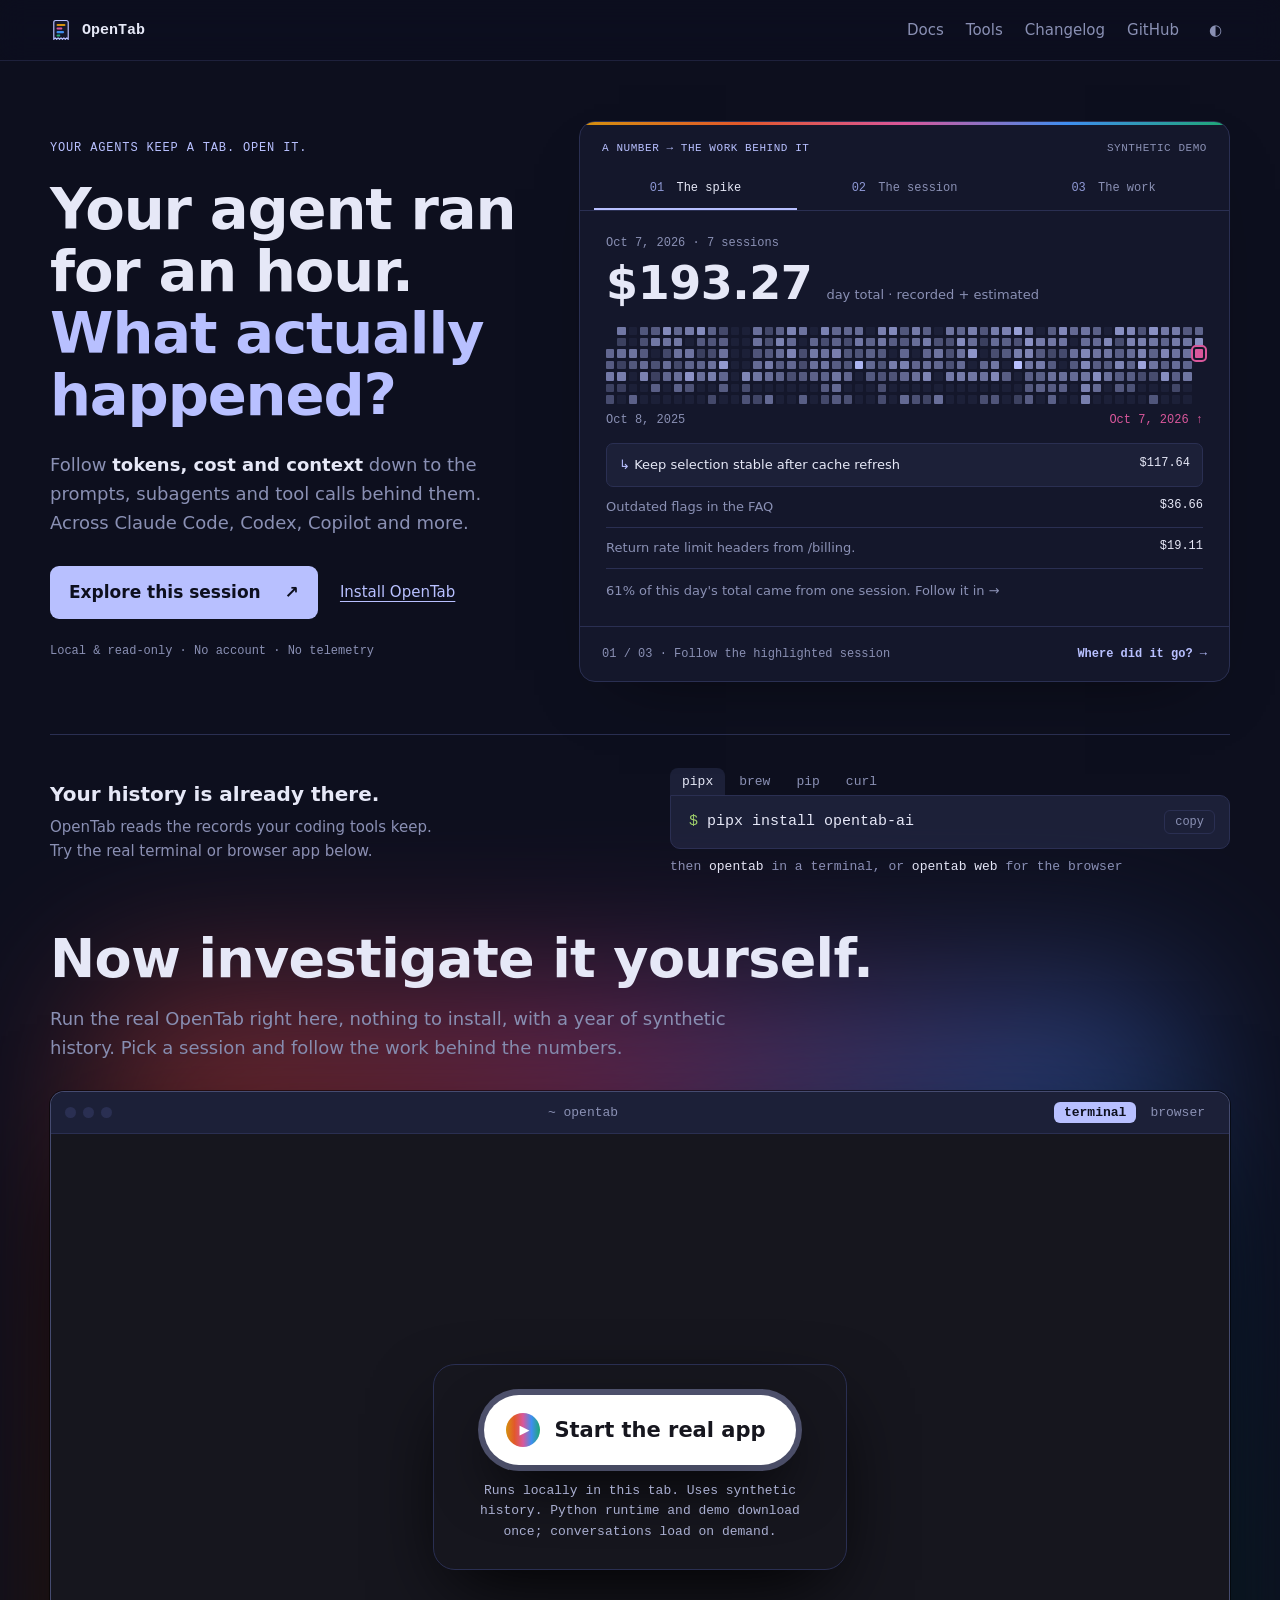
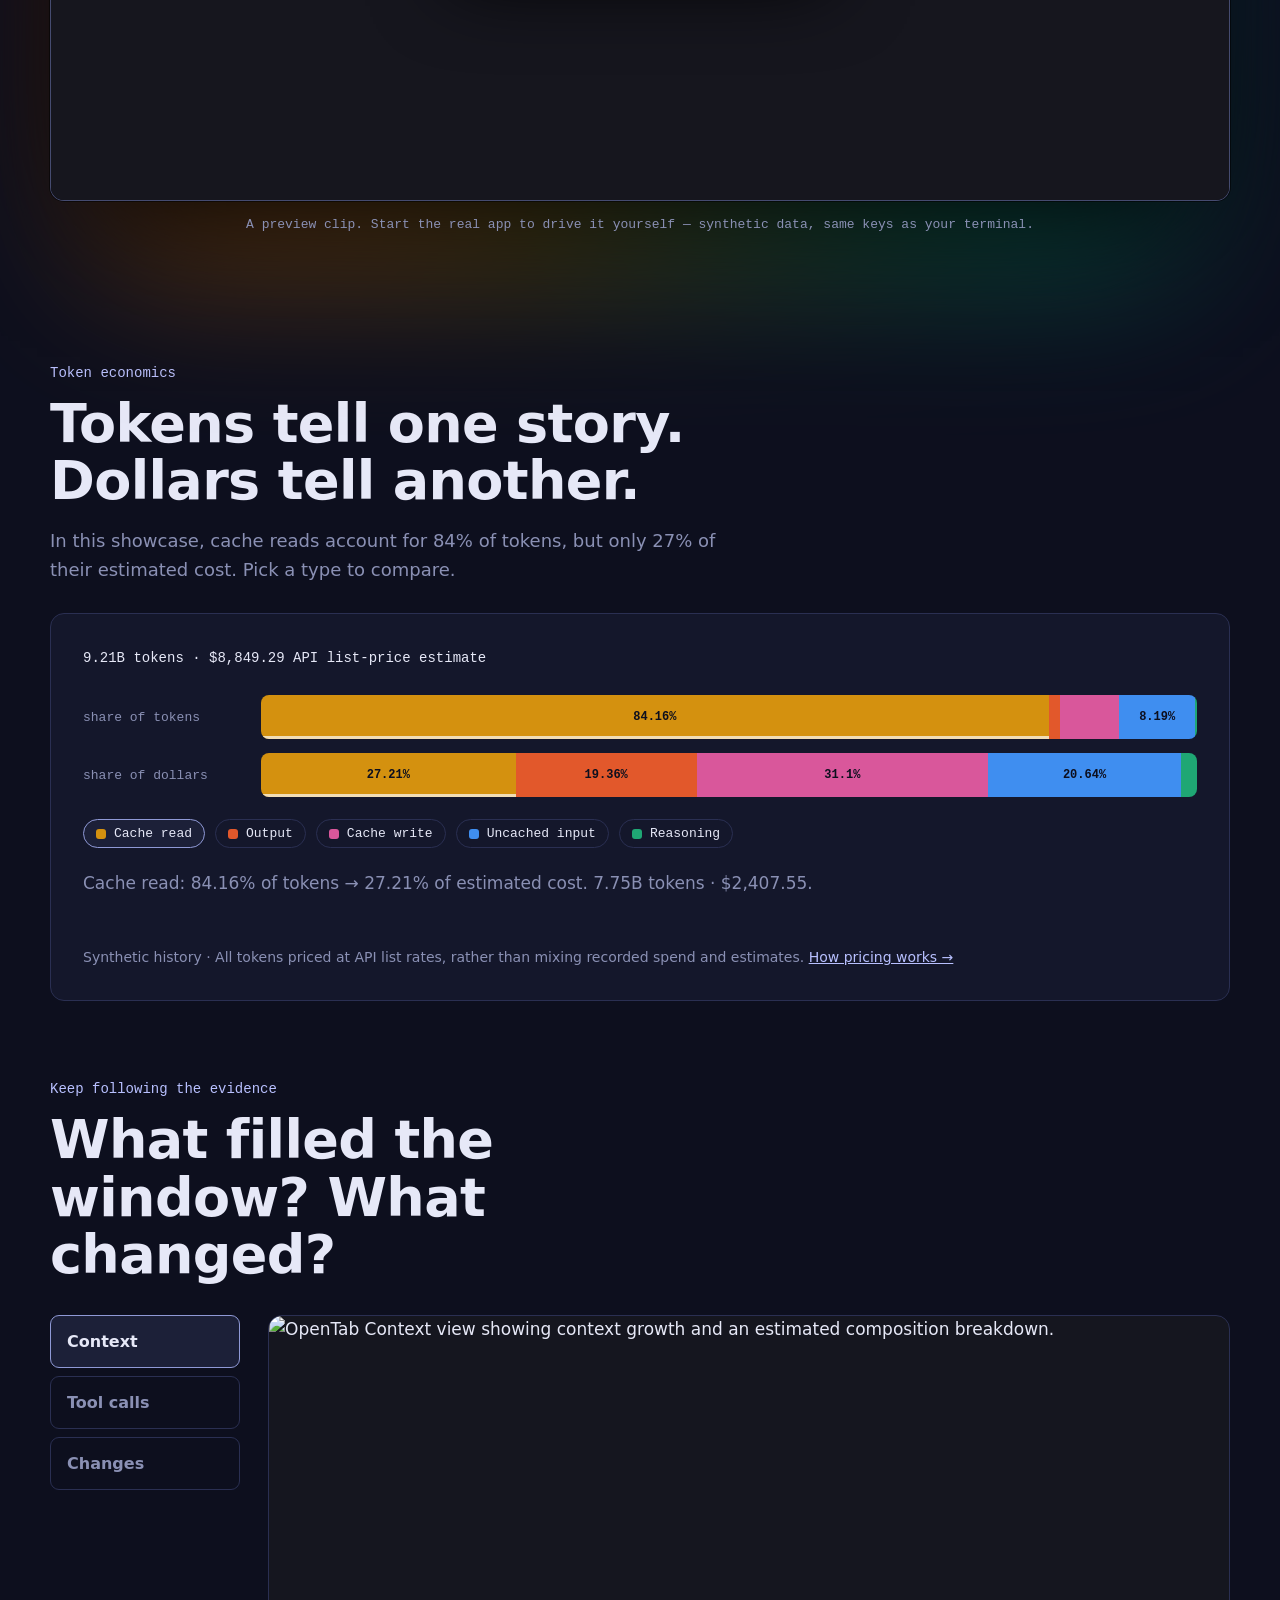
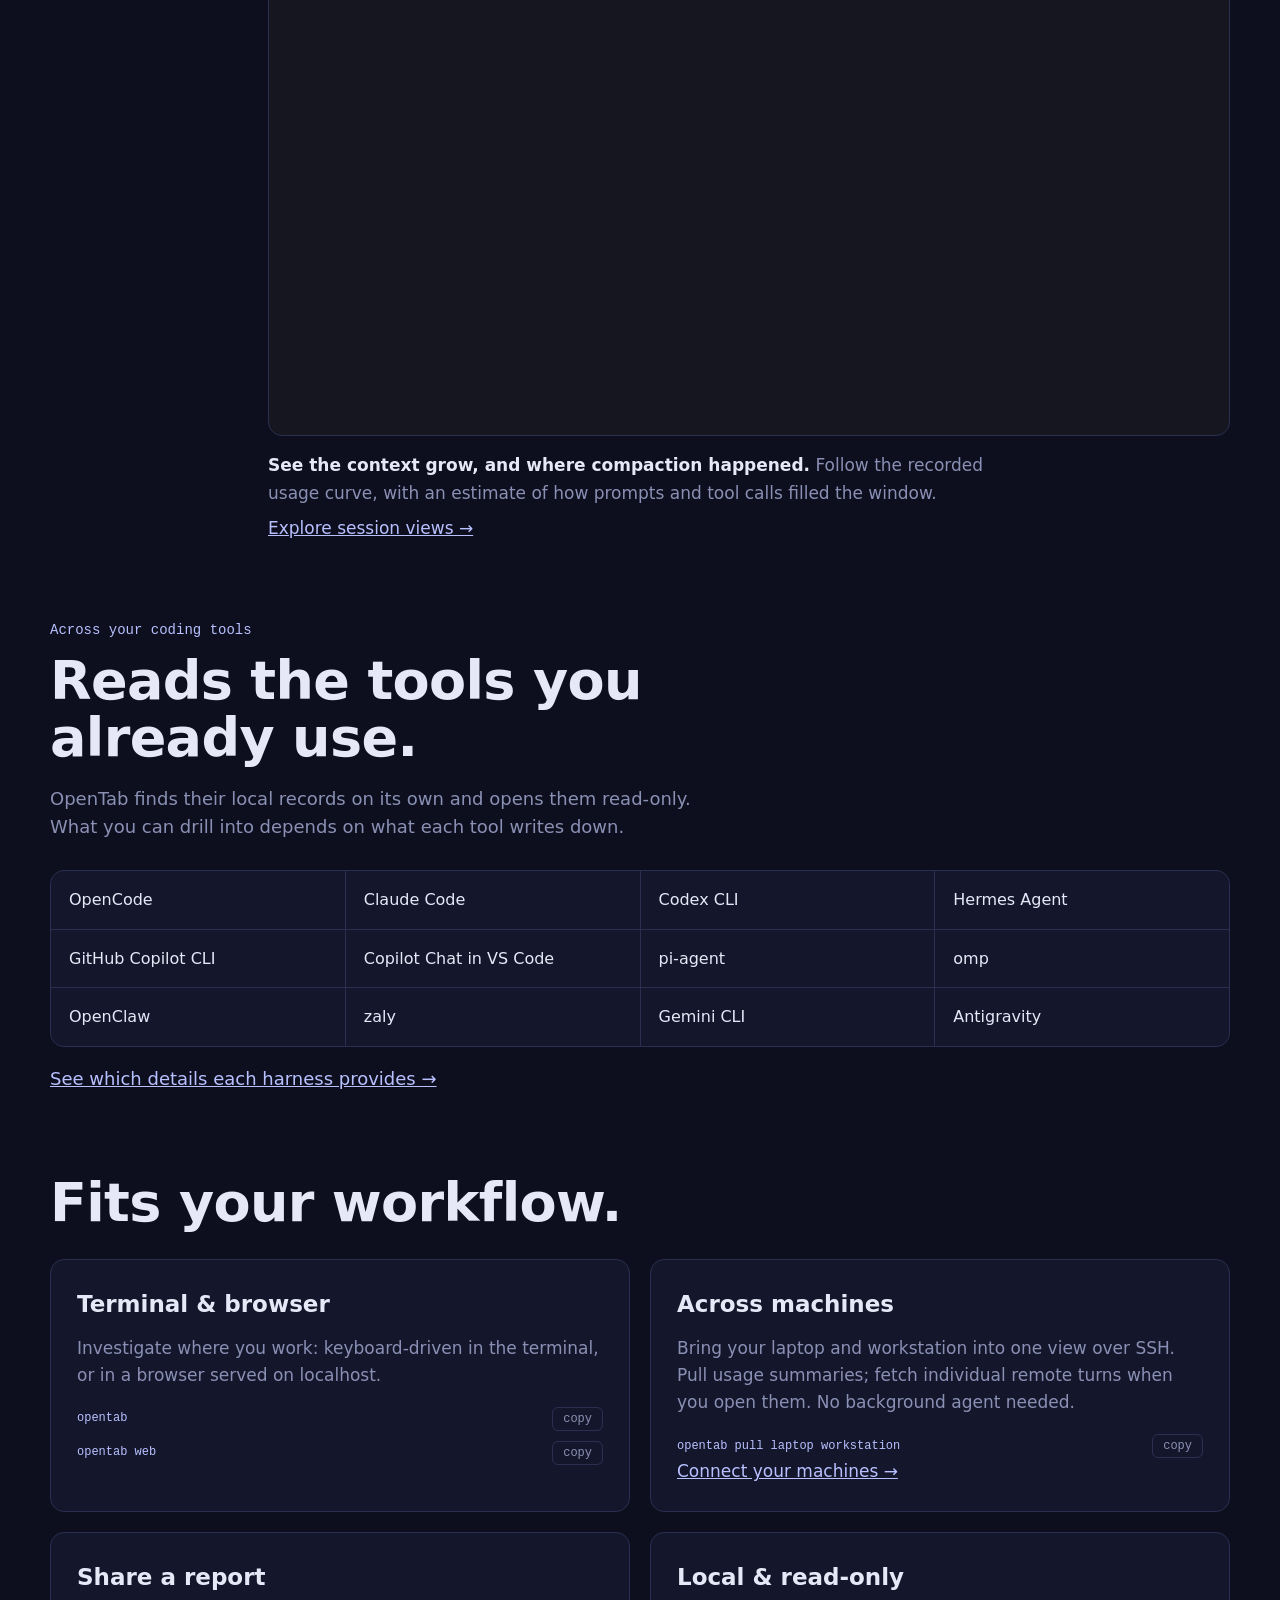
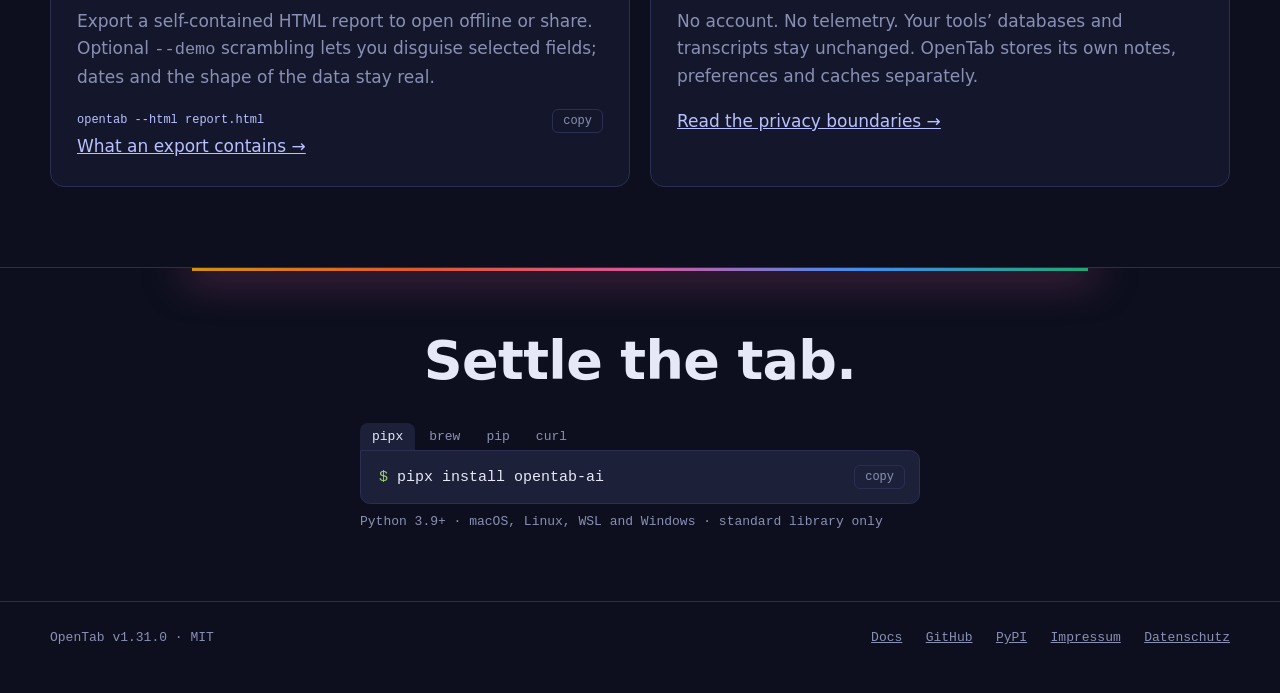
==== site/index.html @ 40c4dd06 "feat(site): serve the curl installer at opentab.hamidi.dev/install.sh" ====
<!doctype html>
<html lang="en">
<head>
<meta charset="utf-8">
<meta name="viewport" content="width=device-width, initial-scale=1">
<title>OpenTab</title>
<meta name="description" content="See where your coding agents spent their tokens, time, and money. Local, read-only, in your terminal or browser.">
<link rel="icon" href="favicon.svg" type="image/svg+xml">
<link rel="icon" href="favicon-32.png" sizes="32x32" type="image/png">
<link rel="apple-touch-icon" href="apple-touch-icon.png">
<link rel="canonical" href="https://opentab.hamidi.dev/">
<meta property="og:type" content="website">
<meta property="og:site_name" content="OpenTab">
<meta property="og:title" content="OpenTab: find the session behind the spike">
<meta property="og:description" content="See where your coding agents spent their tokens, time, and money. Local, read-only, in your terminal or browser.">
<meta property="og:url" content="https://opentab.hamidi.dev/">
<meta property="og:image" content="https://opentab.hamidi.dev/media/og.png">
<meta property="og:image:width" content="1200">
<meta property="og:image:height" content="630">
<meta property="og:image:alt" content="OpenTab: find the session behind the spike, next to the OpenTab terminal app">
<meta name="twitter:card" content="summary_large_image">
<link rel="stylesheet" href="fonts.css">
<style>
:root {
  /* Pulled straight from the TUI's default theme. */
  --ink: #0d0f1e;
  --ink-2: #14172b;
  --ink-3: #1c2038;
  --line: #2a2f52;
  --frame: #8f99d6;
  --text: #e6e8f7;
  --dim: #8a90b4;
  --lav: #b8c0ff;
  --cost: #9ece6a;
  --tok: #f7768e;
  /* The five token types — the brand's one loud thing. */
  --t-cache-read: #d4910f;
  --t-output: #e2582b;
  --t-cache-write: #d9579b;
  --t-input: #3f8ef0;
  --t-reasoning: #1fa774;
  --spectrum: linear-gradient(90deg, var(--t-cache-read), var(--t-output), var(--t-cache-write), var(--t-input), var(--t-reasoning));
  /* Bricolage carries the headlines only; running text is a calm sans. */
  --display: "Bricolage Grotesque", system-ui, sans-serif;
  --body: "Inter", system-ui, sans-serif;
  --mono: "JetBrains Mono", ui-monospace, monospace;
  --r: 14px;
  color-scheme: dark;
}
/* Light theme, shared with the docs (◐ in the nav; remembered as "ot-theme"). The app
   window stays dark in both: it shows a terminal. */
:root[data-theme="light"] {
  --ink: #f6f6fb; --ink-2: #ecedf6; --ink-3: #e1e3f1; --line: #d3d6ea; --frame: #6b74b8;
  --text: #1b1e33; --dim: #5d6286; --lav: #4a55c8; --cost: #3c7d12; --tok: #c0304f;
  color-scheme: light;
}
* { box-sizing: border-box; }
html { scroll-behavior: smooth; }
body {
  margin: 0;
  background: var(--ink);
  color: var(--text);
  font: 17px/1.6 var(--body);
  -webkit-font-smoothing: antialiased;
  overflow-x: hidden;
}
a { color: var(--lav); }
code, kbd, pre { font-family: var(--mono); }
kbd {
  display: inline-block; min-width: 1.6em; padding: 0 .4em;
  border: 1px solid var(--line); border-bottom-width: 2px; border-radius: 5px;
  background: var(--ink-3); color: var(--lav); font-size: .82em; text-align: center; line-height: 1.6;
}
.wrap { width: min(1180px, 100% - 32px); margin-inline: auto; }
:focus-visible { outline: 2px solid var(--lav); outline-offset: 3px; border-radius: 4px; }

/* ── nav ─────────────────────────────────────────── */
nav.top {
  position: sticky; top: 0; z-index: 20;
  backdrop-filter: blur(14px) saturate(140%);
  background: color-mix(in oklab, var(--ink) 72%, transparent);
  border-bottom: 1px solid color-mix(in oklab, var(--line) 60%, transparent);
}
nav.top .wrap { display: flex; align-items: center; gap: 28px; height: 60px; }
.mark { display: flex; align-items: center; gap: 10px; font: 700 15px var(--mono); color: var(--text); text-decoration: none; }
nav.top .links { display: flex; gap: 22px; margin-left: auto; font-size: 15px; }
nav.top .links a { color: var(--dim); text-decoration: none; }
nav.top .links a:hover { color: var(--text); }
.theme-btn { all: unset; cursor: pointer; color: var(--dim); font: 15px var(--mono); padding: 2px 8px; border-radius: 6px; }
.theme-btn:hover { color: var(--text); background: var(--ink-3); }
.theme-btn:focus-visible { outline: 2px solid var(--lav); }
@media (max-width: 640px) { nav.top .links a.opt { display: none; } }

/* ── hero ────────────────────────────────────────── */
.hero { position: relative; padding: 60px 0 40px; text-align: center; }
.hero-intro { display: grid; grid-template-columns: .85fr 1.15fr; align-items: center; gap: 48px; text-align: left; }
.hero-intro > * { min-width: 0; }
.hero .eyebrow { margin: 0 0 24px; font: 500 12px var(--mono); color: var(--lav); letter-spacing: .07em; text-transform: uppercase; }
.hero h1 {
  margin: 0; font-family: var(--display); max-width: 13ch; text-wrap: balance;
  font-size: clamp(44px, 4.5vw, 64px); line-height: 1.08; letter-spacing: -.02em;
  font-weight: 650; font-variation-settings: "opsz" 48, "wdth" 100;
}
.hero h1 em { font-style: normal; color: var(--lav); }
.hero .lede { max-width: 39ch; margin: 24px 0 0; color: var(--dim); font-size: 18px; }
.hero .lede b { color: var(--text); font-weight: 600; }
.hero-actions { display: flex; flex-wrap: wrap; align-items: center; gap: 16px 22px; margin-top: 28px; }
.hero-primary { display: inline-flex; align-items: center; gap: 24px; padding: 13px 19px; background: var(--lav); color: var(--ink); text-decoration: none; border-radius: 9px; font-weight: 700; }
.hero-primary:hover { filter: brightness(1.1); }
.hero-secondary { font-size: 15px; text-underline-offset: 4px; }
.hero-trust { margin: 22px 0 0; color: var(--dim); font: 12px/1.8 var(--mono); }

/* A small, inspectable story. All numbers come from one synthetic report. */
.investigation { position: relative; border: 1px solid var(--line); border-radius: 16px; background: var(--ink-2); box-shadow: 0 28px 70px -40px #0009; overflow: hidden; }
.investigation::before { content: ""; display: block; height: 3px; background: var(--spectrum); }
.investigation [hidden] { display: none; }
.story-topline { display: flex; justify-content: space-between; gap: 12px; padding: 17px 22px 14px; font: 11px var(--mono); color: var(--dim); letter-spacing: .05em; text-transform: uppercase; }
.story-topline span:first-child { color: var(--lav); }
.story-tabs { display: grid; grid-template-columns: repeat(3, 1fr); padding: 0 14px; border-bottom: 1px solid var(--line); gap: 6px; }
.story-tabs button { appearance: none; border: 0; border-bottom: 2px solid transparent; background: none; padding: 13px 5px; color: var(--dim); cursor: pointer; font: 12px var(--mono); }
.story-tabs button[aria-selected="true"] { color: var(--text); border-bottom-color: var(--lav); }
.story-tabs button span { color: var(--frame); margin-right: 5px; }
.story-panel { padding: 25px 26px 20px; min-height: 415px; animation: story-in .25s ease-out; }
.story-panel[hidden] { display: none; }
@keyframes story-in { from { opacity: .3; transform: translateY(5px); } to { opacity: 1; transform: none; } }
.story-label { margin: 0 0 8px; font: 12px var(--mono); color: var(--dim); }
.story-headline { display: flex; gap: 14px; align-items: baseline; margin-bottom: 14px; }
.story-number { font: 650 46px/1.1 var(--display); font-variant-numeric: tabular-nums; letter-spacing: -.01em; color: var(--text); }
.story-headline small { color: var(--dim); font-size: 13px; }
.story-panel h3 { margin: 0 0 16px; font-family: var(--display); font-size: 22px; line-height: 1.25; letter-spacing: -.02em; }
.story-heatmap { display: grid; grid-template-rows: repeat(7, 1fr); grid-auto-flow: column; grid-auto-columns: minmax(0, 1fr); gap: 3px; height: 77px; margin-top: 18px; }
.story-heatmap i { display: block; border-radius: 1px; background: color-mix(in srgb, var(--lav) var(--heat), var(--ink-3)); }
.story-heatmap i.selected { background: var(--t-cache-write); outline: 2px solid var(--t-cache-write); outline-offset: 2px; z-index: 1; }
.story-axis { display: flex; justify-content: space-between; margin-top: 9px; font: 12px var(--mono); color: var(--dim); }
.story-axis .selected-day { color: var(--t-cache-write); }
.story-session { display: grid; grid-template-columns: minmax(0, 1fr) auto; gap: 14px; width: 100%; text-align: left; border: 0; border-bottom: 1px solid var(--line); background: none; padding: 11px 0; color: var(--dim); font: 13px/1.4 var(--body); }
button.story-session { cursor: pointer; }
.story-session strong { font: 12px var(--mono); color: var(--text); }
.story-session.featured { margin-top: 16px; border-radius: 7px; padding: 12px; background: var(--ink-3); color: var(--text); border: 1px solid var(--line); }
.story-session.featured:hover { border-color: var(--lav); }
.story-session.featured span::before { content: "↳ "; color: var(--lav); }
.story-caption { margin: 12px 0 0; font-size: 13px; color: var(--dim); }
.story-stats { display: flex; flex-wrap: wrap; gap: 6px 17px; font: 12px var(--mono); color: var(--dim); margin: -4px 0 22px; }
.story-stats b { color: var(--text); font-weight: 500; }
.story-node { position: relative; display: grid; grid-template-columns: minmax(0, 1fr) auto; gap: 12px; padding: 10px 0 14px; margin-left: calc(var(--depth) * 16px); font-size: 13px; line-height: 1.35; }
.story-node .node-title { overflow: hidden; text-overflow: ellipsis; white-space: nowrap; }
.story-node .node-title::before { content: "↳ "; color: var(--dim); }
.story-node.root-node .node-title::before { content: "● "; color: var(--lav); }
.story-node .node-cost { color: var(--text); font: 12px var(--mono); }
.story-node::after { content: ""; position: absolute; bottom: 4px; left: 0; width: var(--share); height: 3px; border-radius: 2px; background: var(--node-color); }
.story-prompt { margin: 0 0 16px; padding: 12px 15px; border-left: 2px solid var(--lav); background: var(--ink-3); font-size: 14px; line-height: 1.5; }
.story-turns { display: grid; grid-template-columns: repeat(4, 1fr); gap: 7px; margin: 12px 0 20px; }
.story-turn { min-width: 0; }
.story-turn small { display: block; color: var(--dim); font: 12px var(--mono); margin-bottom: 6px; }
.story-turn code { display: block; color: var(--lav); font-size: 11px; white-space: nowrap; }
.story-context { display: block; width: 100%; height: 70px; overflow: visible; }
.story-context .context-fill { fill: color-mix(in srgb, var(--t-input) 12%, transparent); }
.story-context polyline { fill: none; stroke: var(--t-input); stroke-width: 2; vector-effect: non-scaling-stroke; }
.story-bottom { display: flex; align-items: center; justify-content: space-between; gap: 12px; padding: 16px 22px; border-top: 1px solid var(--line); }
.story-bottom p { margin: 0; color: var(--dim); font: 12px var(--mono); }
.story-next { appearance: none; cursor: pointer; background: none; border: 0; color: var(--lav); font: 600 12px var(--mono); padding: 4px 0; text-decoration: none; }
.story-loading { padding: 60px 26px; color: var(--dim); }
.hero-install { display: flex; align-items: center; justify-content: space-between; gap: 40px; margin-top: 52px; padding-top: 28px; border-top: 1px solid var(--line); text-align: left; scroll-margin-top: 85px; }
.hero-install > p { flex: 1; color: var(--dim); font-size: 15px; text-wrap: pretty; }
.hero-install > p span { display: block; }
.hero-install > p strong { display: block; font-family: var(--display); color: var(--text); font-size: 20px; margin-bottom: 5px; }
.hero-install .install { margin: 0; }
.stage { scroll-margin-top: 85px; }
@media (max-width: 1000px) {
  .hero-intro { gap: 28px; grid-template-columns: .8fr 1.2fr; }
  .hero h1 { font-size: 52px; }
  .story-panel { padding-inline: 20px; }
}
@media (max-width: 760px) {
  .hero { padding-top: 34px; }
  .hero-intro { grid-template-columns: minmax(0, 1fr); gap: 32px; }
  .hero h1 { font-size: clamp(42px, 8vw, 60px); max-width: 18ch; }
  .hero .eyebrow { margin-bottom: 16px; font-size: 10px; }
  .hero .lede { max-width: 48ch; margin-top: 18px; font-size: 16px; }
  .hero-trust { margin-top: 15px; }
  .story-panel { min-height: 480px; padding-inline: 18px; }
  .story-node .node-title { white-space: normal; }
  .story-topline, .story-bottom { padding-inline: 18px; }
  .story-heatmap { gap: 2px; height: 56px; }
  .story-number { font-size: 36px; }
  .story-headline { gap: 10px; }
  .story-headline small { font-size: 11px; }
  .story-tabs button { font-size: 10px; }
  .story-bottom p { font-size: 9px; }
  .story-bottom { min-height: 78px; }
  .story-next { font-size: 10px; white-space: nowrap; flex-shrink: 0; }
  .hero-install { display: block; margin-top: 32px; padding-top: 10px; }
  .hero-install .install { margin-top: 22px; }
}

.install { margin: 34px auto 0; width: min(560px, 100%); text-align: left; }
.install .tabs { display: flex; gap: 2px; font: 13px var(--mono); }
.install .tabs button {
  all: unset; cursor: pointer; padding: 6px 12px; color: var(--dim);
  border-radius: 8px 8px 0 0;
}
.install .tabs button[aria-selected="true"] { background: var(--ink-3); color: var(--text); }
.install .cmd {
  display: flex; align-items: center; gap: 12px;
  background: var(--ink-3); border-radius: 0 10px 10px 10px; padding: 14px 14px 14px 18px;
  font: 15px var(--mono); border: 1px solid var(--line);
}
.install .cmd code { flex: 1; overflow-x: auto; white-space: nowrap; scrollbar-width: none; }
.install .cmd code::before { content: "$ "; color: var(--cost); }
.copy {
  all: unset; cursor: pointer; font: 12px var(--mono); color: var(--dim);
  border: 1px solid var(--line); padding: 4px 10px; border-radius: 6px;
}
.copy:hover { color: var(--text); border-color: var(--frame); }
.install .then { margin-top: 10px; font: 13px var(--mono); color: var(--dim); }
.install .then code { color: var(--text); }

/* ── stage: the real report ─────────────────────── */
.stage { position: relative; margin-top: 52px; }
.glow {
  position: absolute; inset: 6% 4% -4%; z-index: 0; border-radius: 40px;
  background: conic-gradient(from 210deg, var(--t-cache-read), var(--t-output), var(--t-cache-write), var(--t-input), var(--t-reasoning), var(--t-cache-read));
  filter: blur(80px) saturate(130%); opacity: .38;
  animation: spin 18s linear infinite;
}
@keyframes spin { to { filter: blur(80px) saturate(130%) hue-rotate(360deg); } }
/* On a light page the blurred token colours mix to brown; the dark app window gets a plain shadow instead. */
:root[data-theme="light"] .glow { display: none; }
:root[data-theme="light"] .stage .window { box-shadow: 0 1px 2px rgb(27 30 51 / .08), 0 24px 60px -12px rgb(27 30 51 / .28); }
.window {
  position: relative; z-index: 1;
  border-radius: var(--r); overflow: hidden;
  background: var(--ink-2);
  border: 1px solid color-mix(in oklab, var(--frame) 40%, transparent);
  box-shadow: 0 40px 120px -30px #000, 0 0 0 1px #0008;
}
.window .bar {
  display: flex; align-items: center; gap: 14px; padding: 10px 14px;
  background: var(--ink-3); border-bottom: 1px solid var(--line);
  font: 13px var(--mono); color: var(--dim);
}
.dots { display: flex; gap: 7px; }
.dots i { width: 11px; height: 11px; border-radius: 50%; background: var(--line); }
.mode { display: flex; gap: 4px; margin-left: auto; }
.mode button {
  all: unset; cursor: pointer; padding: 3px 10px; border-radius: 6px; color: var(--dim);
}
.mode button[aria-selected="true"] { background: var(--lav); color: var(--ink); font-weight: 700; }
.window .url { flex: 1; text-align: center; overflow: hidden; text-overflow: ellipsis; white-space: nowrap; }
.screen { height: min(74vh, 760px); min-height: 480px; position: relative; background: #1a1b26; }
.screen iframe, .screen video { position: absolute; inset: 0; width: 100%; height: 100%; border: 0; }
.screen video { object-fit: contain; background: #16161e; }
.screen > [data-pane="tui"] { position: absolute; inset: 0; }
.screen [hidden] { display: none; }
/* The live app stays mounted while the browser tab shows, so it never restarts. */
.screen .app.away { visibility: hidden; }
/* The clip is a teaser: dim it and put the real app's start button in the middle, like a video's play button. */
.launch {
  position: absolute; inset: 0; display: grid; place-content: center;
  background: #16161e99;
  text-align: center; padding: 24px;
}
.launch-card {
  display: grid; justify-items: center; gap: 16px; padding: 30px 34px 26px; border-radius: 22px;
  background: #16161e; border: 1px solid #2a2f52; box-shadow: 0 30px 80px -20px #000;
}
.launch button {
  all: unset; cursor: pointer; display: inline-flex; align-items: center; gap: 14px;
  padding: 18px 30px 18px 22px; border-radius: 999px;
  background: #fff; color: #16161e; font: 700 21px var(--display);
  box-shadow: 0 0 0 6px color-mix(in oklab, var(--lav) 35%, transparent), 0 24px 60px -12px #000;
  transition: transform .15s, box-shadow .15s;
}
.launch button .play {
  display: grid; place-items: center; width: 34px; height: 34px; border-radius: 50%;
  background: var(--spectrum); color: #fff; font-size: 13px; padding-left: 2px; box-sizing: border-box;
}
.launch button:hover { transform: scale(1.04); box-shadow: 0 0 0 9px color-mix(in oklab, var(--lav) 45%, transparent), 0 24px 60px -12px #000; }
.launch button:focus-visible { outline: 2px solid var(--text); outline-offset: 4px; }
.launch p { margin: 0; font: 13px/1.6 var(--mono); color: #a9aed0; max-width: 44ch; }
.launch p a { color: var(--lav); }
.window .bar .full { color: var(--dim); text-decoration: none; }
.window .bar .full:hover { color: var(--text); }
.stage .hint {
  position: relative; z-index: 1; margin-top: 16px; text-align: center; font: 13px var(--mono); color: var(--dim);
}

/* ── sections ────────────────────────────────────── */
section.block { padding: 80px 0 0; }
.kicker { font: 500 14px var(--mono); color: var(--lav); margin: 0 0 14px; }
h2 {
  margin: 0; font-family: var(--display); font-size: clamp(32px, 4.4vw, 54px); line-height: 1.06; letter-spacing: -.012em;
  font-weight: 680; font-variation-settings: "opsz" 72, "wdth" 100; max-width: 18ch;
}
.sub { color: var(--dim); max-width: 60ch; margin: 18px 0 0; font-size: 18px; }

/* Select a question, then inspect the full screen. */
.demo-intro { position: relative; z-index: 1; text-align: left; margin-bottom: 28px; }
.demo-intro h2 { max-width: 24ch; }
.feature-views { display: grid; grid-template-columns: 190px minmax(0, 1fr); gap: 28px; margin-top: 32px; align-items: start; }
.feature-tabs { display: grid; gap: 8px; }
.feature-tabs button { text-align: left; border: 1px solid var(--line); border-radius: 9px; background: none; color: var(--dim); padding: 16px; font: 600 16px var(--body); cursor: pointer; }
.feature-tabs button[aria-selected="true"] { color: var(--text); background: var(--ink-3); border-color: var(--frame); }
.feature-panel { min-width: 0; }
.feature-panel[hidden] { display: none; }
.feature-panel figure { margin: 0; }
/* One 4:3 frame for every view: wider screenshots letterbox in the screenshots' own background instead of resizing the panel. */
.feature-panel img { display: block; width: 100%; aspect-ratio: 4 / 3; height: auto; object-fit: contain; border: 1px solid var(--line); border-radius: var(--r); background: #15161f; }
.feature-panel figcaption { margin-top: 16px; color: var(--dim); max-width: 68ch; }
.feature-panel figcaption strong { color: var(--text); }
.feature-panel figcaption a { display: inline-block; margin-top: 8px; }

/* token economics, interactive */
.econ { margin-top: 28px; background: var(--ink-2); border: 1px solid var(--line); border-radius: var(--r); padding: 32px; }
.econ .row { display: grid; grid-template-columns: 160px 1fr; align-items: center; gap: 18px; margin: 14px 0; }
.econ .row > span { font: 13px var(--mono); color: var(--dim); }
.stack { display: flex; height: 44px; border-radius: 8px; overflow: hidden; }
.stack button { appearance: none; border: 0; padding: 0; min-width: 0; flex-shrink: 0; font: 700 12px var(--mono); color: #0d0f1e; overflow: hidden; white-space: nowrap; cursor: pointer; transition: opacity .2s; }
.stack button:focus-visible { outline-offset: -3px; outline-color: #fff; }
.stack button.hot { box-shadow: inset 0 -3px 0 #ffffffb0; }
.legend { display: flex; flex-wrap: wrap; gap: 8px 10px; margin-top: 22px; }
.legend button {
  all: unset; cursor: pointer; font: 13px var(--mono); color: var(--text);
  padding: 6px 12px; border-radius: 99px; border: 1px solid var(--line);
  display: inline-flex; align-items: center; gap: 8px;
}
.legend button i { width: 10px; height: 10px; border-radius: 3px; }
.legend button.hot { border-color: var(--frame); background: var(--ink-3); }
.legend button:focus-visible { outline: 2px solid var(--lav); outline-offset: 3px; }
.econ .readout { margin-top: 22px; min-height: 3.4em; color: var(--dim); max-width: 70ch; }
.econ .readout b { color: var(--text); }
.econ .totals { margin: 0 0 24px; font: 14px/1.8 var(--mono); color: var(--text); }
.econ .basis { margin: 18px 0 0; font-size: 14px; color: var(--dim); }
@media (max-width: 640px) {
  .econ { padding: 20px; }
  .econ .row { grid-template-columns: 1fr; gap: 6px; }
}

.tool-list { display: grid; grid-template-columns: repeat(4, minmax(0, 1fr)); gap: 1px; background: var(--line); border: 1px solid var(--line); border-radius: var(--r); overflow: hidden; padding: 0; margin: 28px 0 0; list-style: none; }
.tool-list li { padding: 16px 18px; background: var(--ink-2); font-size: 16px; }
.workflow { display: grid; grid-template-columns: repeat(2, minmax(0, 1fr)); gap: 20px; margin-top: 28px; }
.workflow article { min-width: 0; padding: 26px; background: var(--ink-2); border: 1px solid var(--line); border-radius: var(--r); }
.workflow h3 { margin: 0; font-family: var(--display); font-size: 23px; }
.workflow p { color: var(--dim); margin: 12px 0 18px; }
.workflow .command { display: flex; gap: 10px; align-items: center; margin-top: 10px; }
.workflow .command code { min-width: 0; flex: 1; overflow-wrap: anywhere; color: var(--lav); font-size: 12px; }
.workflow .copy { flex-shrink: 0; }
@media (max-width: 760px) {
  section.block { padding-top: 56px; }
  .feature-views { grid-template-columns: minmax(0, 1fr); gap: 18px; }
  .feature-tabs { grid-template-columns: repeat(3, minmax(0, 1fr)); }
  .feature-tabs button { padding: 12px 7px; text-align: center; font-size: 14px; }
  .tool-list { grid-template-columns: repeat(2, minmax(0, 1fr)); }
  .workflow { grid-template-columns: minmax(0, 1fr); }
  .workflow article { padding: 22px; }
}

/* closing */
.closing { margin-top: 80px; padding: 64px 0 72px; text-align: center; position: relative; overflow: hidden; border-top: 1px solid var(--line); }
.closing::before {
  content: ""; position: absolute; left: 50%; top: 0; width: 70%; height: 3px; transform: translateX(-50%);
  background: var(--spectrum); filter: blur(.5px);
  box-shadow: 0 0 40px 6px color-mix(in oklab, var(--t-cache-write) 50%, transparent);
}
.closing h2 { margin-inline: auto; }
footer { border-top: 1px solid var(--line); padding: 28px 0 48px; font: 13px var(--mono); color: var(--dim); }
footer .wrap { display: flex; flex-wrap: wrap; gap: 20px; justify-content: space-between; }
footer a { color: var(--dim); }

@media (prefers-reduced-motion: reduce) {
  *, *::before, *::after { animation: none !important; transition: none !important; }
  html { scroll-behavior: auto; }
}
</style>
<script>
try { const t = localStorage.getItem("ot-theme") || localStorage.getItem("ot-docs-theme"); if (t) document.documentElement.dataset.theme = t; } catch {}
</script>
</head>
<body>

<nav class="top">
  <div class="wrap">
    <a class="mark" href="#"><img src="favicon.svg" alt="" width="22" height="22">OpenTab</a>
    <div class="links">
      <a href="docs/">Docs</a>
      <a class="opt" href="#tools">Tools</a>
      <a class="opt" href="docs/#/changelog">Changelog</a>
      <a href="https://github.com/hamidi-dev/opentab">GitHub</a>
      <button class="theme-btn" type="button" data-theme-toggle aria-label="Switch light and dark">◐</button>
    </div>
  </div>
</nav>

<header class="hero">
  <div class="wrap hero-intro">
    <div class="hero-copy">
      <p class="eyebrow">Your agents keep a tab. Open it.</p>
      <h1>Your agent ran for an hour.<br><em>What actually happened?</em></h1>
      <p class="lede">Follow <b>tokens, cost and context</b> down to the prompts, subagents and tool calls behind them. Across Claude Code, Codex, Copilot and more.</p>
      <div class="hero-actions">
        <a class="hero-primary" href="report.html#/s/ses_0a9f3c2e71b4d58e6f20c1a7b9" data-story-open>Explore this session <span aria-hidden="true">↗</span></a>
        <a class="hero-secondary" href="#install">Install OpenTab</a>
      </div>
      <p class="hero-trust">Local &amp; read-only · No account · No telemetry</p>
    </div>
    <div class="investigation" aria-label="Follow a session from cost to recorded work" data-story>
      <div class="story-topline"><span>A number → the work behind it</span><span>Synthetic demo</span></div>
      <div class="story-tabs" role="tablist" aria-label="Explore the example" hidden>
        <button id="story-tab-0" type="button" role="tab" aria-controls="story-panel-0" aria-selected="true" tabindex="0" data-story-step="0"><span>01</span> The spike</button>
        <button id="story-tab-1" type="button" role="tab" aria-controls="story-panel-1" aria-selected="false" tabindex="-1" data-story-step="1"><span>02</span> The session</button>
        <button id="story-tab-2" type="button" role="tab" aria-controls="story-panel-2" aria-selected="false" tabindex="-1" data-story-step="2"><span>03</span> The work</button>
      </div>
      <div class="story-loading">A year of history. One session. Every step of the work.<br><a href="report.html#/s/ses_0a9f3c2e71b4d58e6f20c1a7b9">Open the example in OpenTab →</a></div>
      <div id="story-panel-0" class="story-panel" role="tabpanel" aria-labelledby="story-tab-0" tabindex="0" hidden></div>
      <div id="story-panel-1" class="story-panel" role="tabpanel" aria-labelledby="story-tab-1" tabindex="0" hidden></div>
      <div id="story-panel-2" class="story-panel" role="tabpanel" aria-labelledby="story-tab-2" tabindex="0" hidden></div>
      <div class="story-bottom" hidden><p data-story-caption>01 / 03 · Follow the highlighted session</p><button class="story-next" type="button" data-story-next>Where did it go? →</button><a class="story-next" href="report.html#/s/ses_0a9f3c2e71b4d58e6f20c1a7b9" data-story-open hidden>Open in OpenTab ↗</a></div>
    </div>
  </div>
  <div class="wrap hero-install" id="install">
    <p><strong>Your history is already there.</strong><span>OpenTab reads the records your coding tools keep.</span><span>Try the real terminal or browser app below.</span></p>
    <div class="install" data-install>
      <div class="tabs" role="tablist">
        <button role="tab" aria-selected="true" data-cmd="pipx install opentab-ai">pipx</button>
        <button role="tab" aria-selected="false" data-cmd="brew install hamidi-dev/tap/opentab">brew</button>
        <button role="tab" aria-selected="false" data-cmd="pip install --user opentab-ai">pip</button>
        <button role="tab" aria-selected="false" data-cmd="curl -fsSL https://opentab.hamidi.dev/install.sh | bash">curl</button>
      </div>
      <div class="cmd"><code>pipx install opentab-ai</code><button class="copy" type="button">copy</button></div>
      <div class="then">then <code>opentab</code> in a terminal, or <code>opentab web</code> for the browser</div>
    </div>
  </div>

  <div class="wrap stage" id="stage">
    <div class="demo-intro">
      <h2>Now investigate it yourself.</h2>
      <p class="sub">Run the real OpenTab right here, nothing to install, with a year of synthetic history. Pick a session and follow the work behind the numbers.</p>
    </div>
    <div class="glow" aria-hidden="true"></div>
    <div class="window">
      <div class="bar">
        <div class="dots"><i></i><i></i><i></i></div>
        <div class="url" data-url>~ opentab</div>
        <a class="full" href="try/" data-full hidden>full page</a>
        <div class="mode" role="tablist">
          <button role="tab" aria-selected="true" data-mode="tui">terminal</button>
          <button role="tab" aria-selected="false" data-mode="web">browser</button>
        </div>
      </div>
      <div class="screen">
        <div data-pane="tui">
          <video src="media/tui.mp4" poster="media/tui-poster.png" muted loop playsinline preload="none"></video>
          <div class="launch" data-launch>
            <div class="launch-card">
              <button type="button" data-start><span class="play" aria-hidden="true">▶</span>Start the real app</button>
              <p data-launch-note>Runs locally in this tab. Uses synthetic history. Python runtime and demo download once; conversations load on demand.</p>
            </div>
          </div>
        </div>
        <iframe data-pane="web" data-src="report.html" title="Interactive OpenTab report with synthetic data" hidden></iframe>
      </div>
    </div>
    <p class="hint" data-hint></p>
  </div>
</header>

<main>
<section class="block wrap" id="economics">
  <p class="kicker">Token economics</p>
  <h2>Tokens tell one story. Dollars tell another.</h2>
  <p class="sub" data-econ-intro>A token isn't a unit of cost. Pick a type to see how its share of tokens compares with its share of estimated cost.</p>
  <div class="econ" data-econ>
    <p class="totals" data-econ-totals>Loading the synthetic showcase breakdown…</p>
    <noscript><p>The interactive breakdown needs JavaScript. The pricing guide below explains the accounting without it.</p></noscript>
    <div data-econ-charts hidden>
      <div class="row"><span>share of tokens</span><div class="stack" data-stack="tok" role="group" aria-label="Share of tokens by type"></div></div>
      <div class="row"><span>share of dollars</span><div class="stack" data-stack="usd" role="group" aria-label="Share of API list-price estimate by type"></div></div>
      <div class="legend" data-legend role="group" aria-label="Select a token type"></div>
      <p class="readout" data-readout aria-live="polite" aria-atomic="true"></p>
    </div>
    <p class="basis">Synthetic history · All tokens priced at API list rates, rather than mixing recorded spend and estimates. <a href="docs/#/pricing">How pricing works →</a></p>
  </div>
</section>

<section class="block wrap" id="drill">
  <p class="kicker">Keep following the evidence</p>
  <h2>What filled the window? What changed?</h2>
  <div class="feature-views" data-feature-views>
    <div class="feature-tabs" role="tablist" aria-label="Session views" aria-orientation="vertical">
      <button id="view-context" type="button" role="tab" aria-selected="true" aria-controls="panel-context" tabindex="0">Context</button>
      <button id="view-tools" type="button" role="tab" aria-selected="false" aria-controls="panel-tools" tabindex="-1">Tool calls</button>
      <button id="view-changes" type="button" role="tab" aria-selected="false" aria-controls="panel-changes" tabindex="-1">Changes</button>
    </div>
    <div>
      <div class="feature-panel" id="panel-context" role="tabpanel" aria-labelledby="view-context" tabindex="0">
        <figure><img src="media/context-tab.png" loading="lazy" alt="OpenTab Context view showing context growth and an estimated composition breakdown."><figcaption><strong>See the context grow, and where compaction happened.</strong> Follow the recorded usage curve, with an estimate of how prompts and tool calls filled the window.<br><a href="docs/#/sessions">Explore session views →</a></figcaption></figure>
      </div>
      <div class="feature-panel" id="panel-tools" role="tabpanel" aria-labelledby="view-tools" tabindex="0" hidden>
        <figure><img src="media/tool-call-explorer.png" loading="lazy" alt="OpenTab tool-call explorer showing recorded calls and their results within a session."><figcaption><strong>Read what the agent actually called.</strong> Follow a turn into recorded tool arguments and results instead of guessing from the total. Detail depends on what the harness saved.<br><a href="docs/#/sessions">Explore session views →</a></figcaption></figure>
      </div>
      <div class="feature-panel" id="panel-changes" role="tabpanel" aria-labelledby="view-changes" tabindex="0" hidden>
        <figure><img src="media/changes-side-by-side.png" loading="lazy" alt="OpenTab Changes view showing a recorded file edit as a side-by-side diff."><figcaption><strong>Connect the session to its recorded edits.</strong> Inspect side-by-side file diffs in the terminal for OpenCode and GitHub Copilot sessions.<br><a href="docs/#/changes">What Changes captures →</a></figcaption></figure>
      </div>
    </div>
  </div>
</section>

<section class="block wrap" id="tools">
  <p class="kicker">Across your coding tools</p>
  <h2>Reads the tools you already use.</h2>
  <p class="sub">OpenTab finds their local records on its own and opens them read-only. What you can drill into depends on what each tool writes down.</p>
  <ul class="tool-list">
    <li>OpenCode</li><li>Claude Code</li><li>Codex CLI</li><li>Hermes Agent</li>
    <li>GitHub Copilot CLI</li><li>Copilot Chat in VS Code</li><li>pi-agent</li><li>omp</li>
    <li>OpenClaw</li><li>zaly</li><li>Gemini CLI</li><li>Antigravity</li>
  </ul>
  <p class="sub"><a href="docs/#/sources">See which details each harness provides →</a></p>
</section>

<section class="block wrap">
  <h2>Fits your workflow.</h2>
  <div class="workflow">
    <article><h3>Terminal &amp; browser</h3><p>Investigate where you work: keyboard-driven in the terminal, or in a browser served on localhost.</p><div class="command"><code>opentab</code><button class="copy" type="button" aria-label="Copy terminal command">copy</button></div><div class="command"><code>opentab web</code><button class="copy" type="button" aria-label="Copy browser command">copy</button></div></article>
    <article><h3>Across machines</h3><p>Bring your laptop and workstation into one view over SSH. Pull usage summaries; fetch individual remote turns when you open them. No background agent needed.</p><div class="command"><code>opentab pull laptop workstation</code><button class="copy" type="button" aria-label="Copy machine pull command">copy</button></div><a href="docs/#/machines">Connect your machines →</a></article>
    <article><h3>Share a report</h3><p>Export a self-contained HTML report to open offline or share. Optional <code>--demo</code> scrambling lets you disguise selected fields; dates and the shape of the data stay real.</p><div class="command"><code>opentab --html report.html</code><button class="copy" type="button" aria-label="Copy report export command">copy</button></div><a href="docs/#/privacy">What an export contains →</a></article>
    <article><h3>Local &amp; read-only</h3><p>No account. No telemetry. Your tools’ databases and transcripts stay unchanged. OpenTab stores its own notes, preferences and caches separately.</p><a href="docs/#/privacy">Read the privacy boundaries →</a></article>
  </div>
</section>

<section class="closing">
  <div class="wrap">
    <h2>Settle the tab.</h2>
    <div class="install" data-install>
      <div class="tabs" role="tablist">
        <button role="tab" aria-selected="true" data-cmd="pipx install opentab-ai">pipx</button>
        <button role="tab" aria-selected="false" data-cmd="brew install hamidi-dev/tap/opentab">brew</button>
        <button role="tab" aria-selected="false" data-cmd="pip install --user opentab-ai">pip</button>
        <button role="tab" aria-selected="false" data-cmd="curl -fsSL https://opentab.hamidi.dev/install.sh | bash">curl</button>
      </div>
      <div class="cmd"><code>pipx install opentab-ai</code><button class="copy" type="button">copy</button></div>
      <div class="then">Python 3.9+ · macOS, Linux, WSL and Windows · standard library only</div>
    </div>
  </div>
</section>

</main>

<footer>
  <div class="wrap">
    <span>OpenTab v1.31.0 · MIT</span>
    <span><a href="docs/">Docs</a> &nbsp; <a href="https://github.com/hamidi-dev/opentab">GitHub</a> &nbsp; <a href="https://pypi.org/project/opentab-ai/">PyPI</a> &nbsp; <a href="impressum/">Impressum</a> &nbsp; <a href="datenschutz/">Datenschutz</a></span>
  </div>
</footer>

<script src="count.js" data-page="home" defer></script>
<script type="module" src="hero-story.mjs"></script>
<script type="module" src="landing.mjs"></script>
<script>
// install tabs + copy
document.querySelectorAll("[data-install]").forEach(box => {
  const code = box.querySelector(".cmd code");
  box.querySelectorAll("[data-cmd]").forEach(btn => btn.addEventListener("click", () => {
    box.querySelectorAll("[data-cmd]").forEach(b => b.setAttribute("aria-selected", b === btn));
    code.textContent = btn.dataset.cmd;
  }));
});
document.querySelectorAll(".copy").forEach(btn => btn.addEventListener("click", async () => {
  const text = btn.parentElement.querySelector("code").textContent;
  try { await navigator.clipboard.writeText(text); btn.textContent = "copied"; }
  catch { btn.textContent = "select it"; }
  setTimeout(() => (btn.textContent = "copy"), 1400);
}));

// light / dark, shared with the docs
document.querySelector("[data-theme-toggle]").addEventListener("click", () => {
  const root = document.documentElement;
  root.dataset.theme = root.dataset.theme === "light" ? "dark" : "light";
  try { localStorage.setItem("ot-theme", root.dataset.theme); } catch {}
});

// terminal / browser switch. The terminal pane teases with the clip until the visitor
// starts the real app (/try/, Python on WebAssembly); the browser pane is the real report.
const url = document.querySelector("[data-url]");
const hint = document.querySelector("[data-hint]");
const full = document.querySelector("[data-full]");
const tuiPane = document.querySelector('[data-pane="tui"]');
const video = tuiPane.querySelector("video");
const reduced = matchMedia("(prefers-reduced-motion: reduce)").matches;
let app = null, started = false;
const hints = {
  tui: "A preview clip. Start the real app to drive it yourself — synthetic data, same keys as your terminal.",
  app: "This is OpenTab itself, not a recording. Click into it, press <kbd>?</kbd> for keys; the mouse works too.",
  web: "This is the real <code>opentab web</code> report, built from synthetic data. A year of synthetic history; open any session for its Turns, Tools and Context. Press <kbd>?</kbd> inside it for keys.",
};
function show(mode) {
  document.querySelectorAll("[data-mode]").forEach(b => b.setAttribute("aria-selected", b.dataset.mode === mode));
  tuiPane.hidden = mode !== "tui" || started;
  const report = document.querySelector('[data-pane="web"]');
  report.hidden = mode !== "web";
  // The report is 1.6 MB; most visitors never open this tab, so it loads on first view.
  if (mode === "web" && !report.getAttribute("src")) report.src = report.dataset.src;
  if (app) app.classList.toggle("away", mode !== "tui" || !started);
  full.hidden = !(started && mode === "tui");
  url.textContent = mode === "tui" ? "~ opentab" : "opentab web — localhost";
  hint.innerHTML = hints[mode === "tui" && started ? "app" : mode];
  if (mode === "tui" && !started && !reduced) video.play().catch(() => {}); else video.pause();
  if (mode === "tui" && started) app.contentWindow.focus();
}
document.querySelectorAll("[data-mode]").forEach(btn => btn.addEventListener("click", () => show(btn.dataset.mode)));
// The lightweight story links into the same session in the actual report.
// A normal link still works without JavaScript, and modifier-click opens a new tab.
document.querySelectorAll("[data-story-open]").forEach(link => link.addEventListener("click", event => {
  if (event.button !== 0 || event.metaKey || event.ctrlKey || event.shiftKey || event.altKey) return;
  event.preventDefault();
  const report = document.querySelector('[data-pane="web"]');
  const target = new URL(link.href);
  if (report.contentWindow && report.contentWindow.location.href.startsWith(target.origin + target.pathname)) {
    report.contentWindow.location.hash = target.hash;
  } else {
    report.src = link.getAttribute("href");
  }
  show("web");
  document.querySelector("#stage").scrollIntoView({ behavior: reduced ? "instant" : "smooth", block: "start" });
  report.focus({ preventScroll: true });
}));
// The app mounts hidden as soon as a pointer rests on the button (or keyboard focus reaches
// it), so its ~10 MB download has a head start when the click lands. Not on page load:
// most visitors never start it, and Save-Data asks us not to guess.
const start = document.querySelector("[data-start]");
function mountApp() {
  if (app || !self.crossOriginIsolated) return;
  app = document.createElement("iframe");
  app.className = "app away";
  app.src = "try/?embed";
  app.title = "OpenTab running in your browser on synthetic data";
  app.allow = "cross-origin-isolated; clipboard-write";
  tuiPane.after(app);
  app.addEventListener("load", () => { if (started) app.contentWindow.focus(); });
}
const warm = () => { if (!navigator.connection?.saveData) mountApp(); };
start.addEventListener("pointerenter", warm);
start.addEventListener("focus", warm);
start.addEventListener("click", () => {
  if (!self.crossOriginIsolated) { location.href = "try/"; return; }
  mountApp();
  if (!started) self.otCount?.("start");
  started = true;
  show("tui");
});
// The terminal app needs a keyboard and some width; phones get the report first.
show(matchMedia("(max-width: 760px)").matches ? "web" : "tui");

</script>
</body>
</html>
---- site/fonts.css ----
/* Self-hosted variable fonts (SIL OFL 1.1, licences in vendor/fonts/), so no visit
   contacts a font CDN. Latin and Latin Extended only. tools/vendor.sh fetches the files. */
@font-face {
  font-family: 'Bricolage Grotesque';
  font-style: normal;
  font-display: swap;
  font-weight: 200 800;
  font-stretch: 75% 100%;
  src: url(vendor/fonts/bricolage-grotesque-latin-ext-standard-normal.woff2) format('woff2-variations');
  unicode-range: U+0100-02BA,U+02BD-02C5,U+02C7-02CC,U+02CE-02D7,U+02DD-02FF,U+0304,U+0308,U+0329,U+1D00-1DBF,U+1E00-1E9F,U+1EF2-1EFF,U+2020,U+20A0-20AB,U+20AD-20C0,U+2113,U+2C60-2C7F,U+A720-A7FF;
}
@font-face {
  font-family: 'Bricolage Grotesque';
  font-style: normal;
  font-display: swap;
  font-weight: 200 800;
  font-stretch: 75% 100%;
  src: url(vendor/fonts/bricolage-grotesque-latin-standard-normal.woff2) format('woff2-variations');
  unicode-range: U+0000-00FF,U+0131,U+0152-0153,U+02BB-02BC,U+02C6,U+02DA,U+02DC,U+0304,U+0308,U+0329,U+2000-206F,U+20AC,U+2122,U+2191,U+2193,U+2212,U+2215,U+FEFF,U+FFFD;
}
@font-face {
  font-family: 'Inter';
  font-style: normal;
  font-display: swap;
  font-weight: 100 900;
  src: url(vendor/fonts/inter-latin-ext-opsz-normal.woff2) format('woff2-variations');
  unicode-range: U+0100-02BA,U+02BD-02C5,U+02C7-02CC,U+02CE-02D7,U+02DD-02FF,U+0304,U+0308,U+0329,U+1D00-1DBF,U+1E00-1E9F,U+1EF2-1EFF,U+2020,U+20A0-20AB,U+20AD-20C0,U+2113,U+2C60-2C7F,U+A720-A7FF;
}
@font-face {
  font-family: 'Inter';
  font-style: normal;
  font-display: swap;
  font-weight: 100 900;
  src: url(vendor/fonts/inter-latin-opsz-normal.woff2) format('woff2-variations');
  unicode-range: U+0000-00FF,U+0131,U+0152-0153,U+02BB-02BC,U+02C6,U+02DA,U+02DC,U+0304,U+0308,U+0329,U+2000-206F,U+20AC,U+2122,U+2191,U+2193,U+2212,U+2215,U+FEFF,U+FFFD;
}
@font-face {
  font-family: 'JetBrains Mono';
  font-style: normal;
  font-display: swap;
  font-weight: 100 800;
  src: url(vendor/fonts/jetbrains-mono-latin-ext-wght-normal.woff2) format('woff2-variations');
  unicode-range: U+0100-02BA,U+02BD-02C5,U+02C7-02CC,U+02CE-02D7,U+02DD-02FF,U+0304,U+0308,U+0329,U+1D00-1DBF,U+1E00-1E9F,U+1EF2-1EFF,U+2020,U+20A0-20AB,U+20AD-20C0,U+2113,U+2C60-2C7F,U+A720-A7FF;
}
@font-face {
  font-family: 'JetBrains Mono';
  font-style: normal;
  font-display: swap;
  font-weight: 100 800;
  src: url(vendor/fonts/jetbrains-mono-latin-wght-normal.woff2) format('woff2-variations');
  unicode-range: U+0000-00FF,U+0131,U+0152-0153,U+02BB-02BC,U+02C6,U+02DA,U+02DC,U+0304,U+0308,U+0329,U+2000-206F,U+20AC,U+2122,U+2191,U+2193,U+2212,U+2215,U+FEFF,U+FFFD;
}
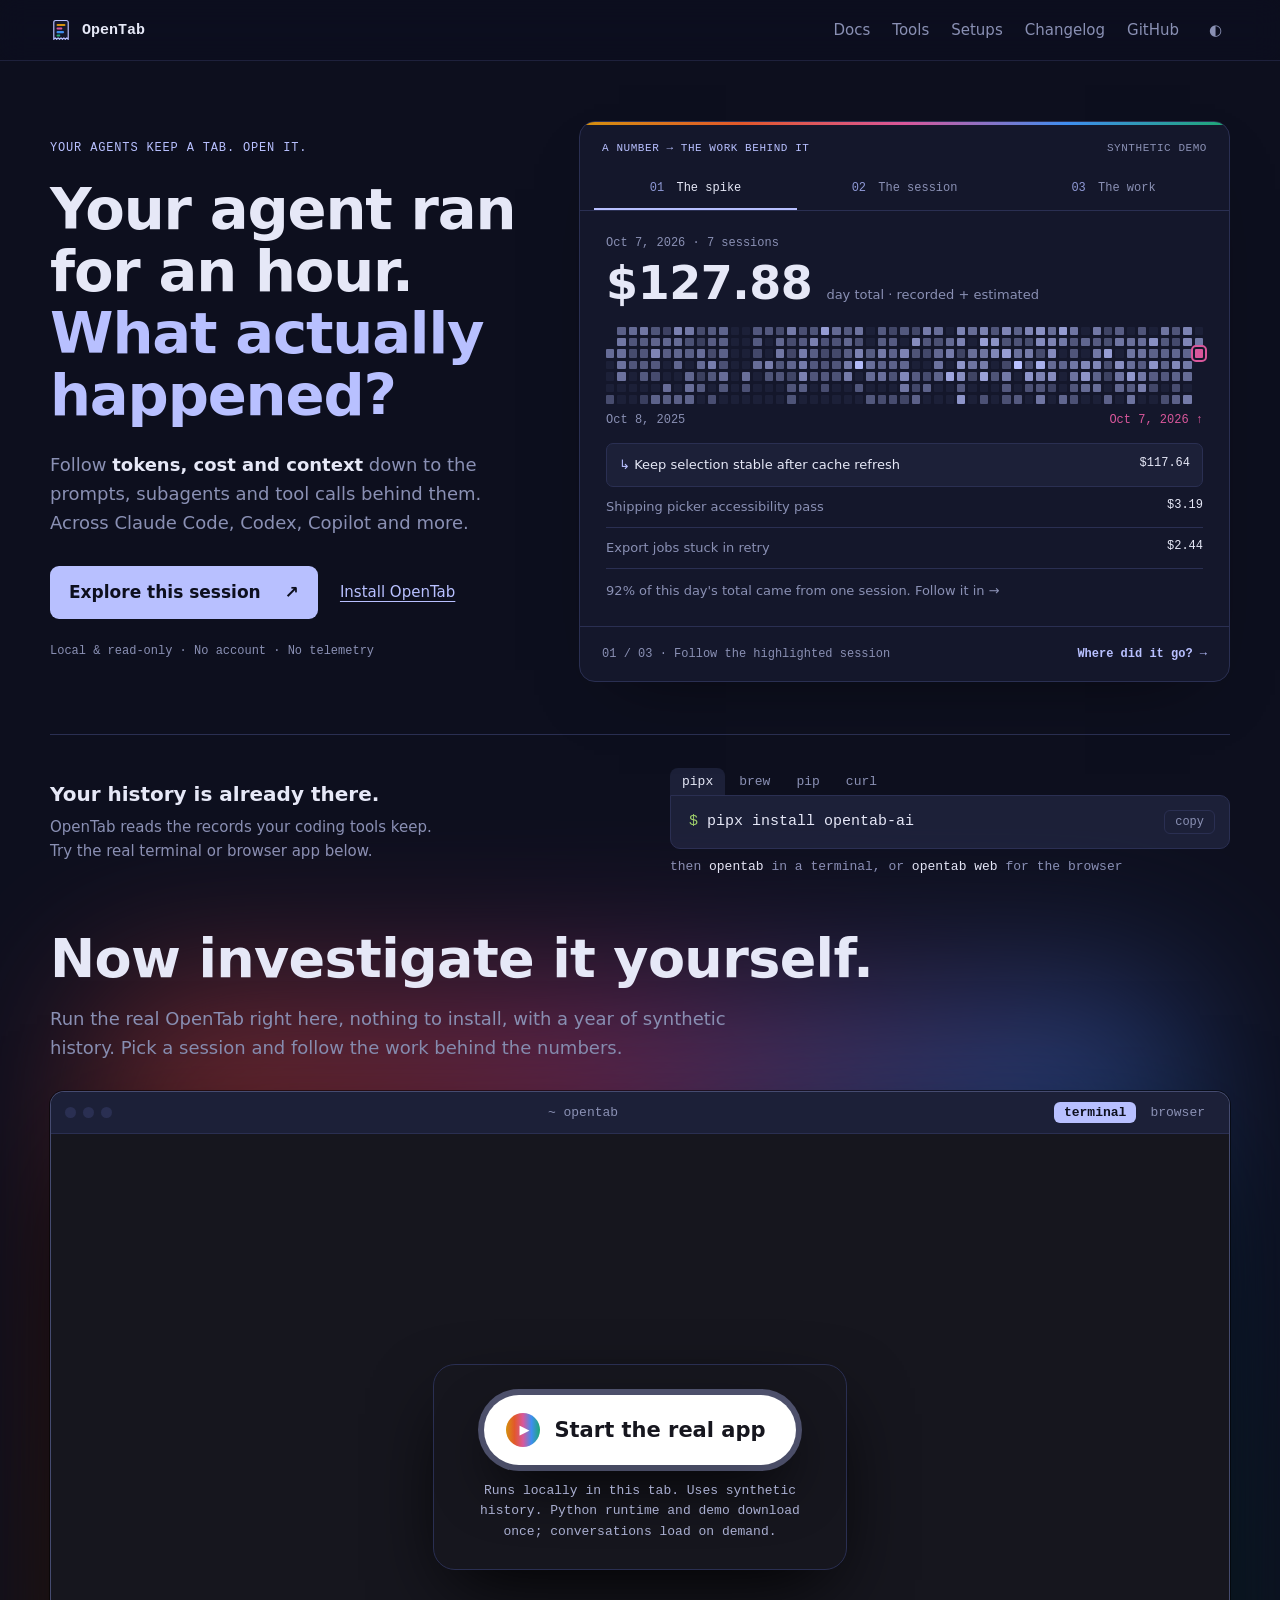
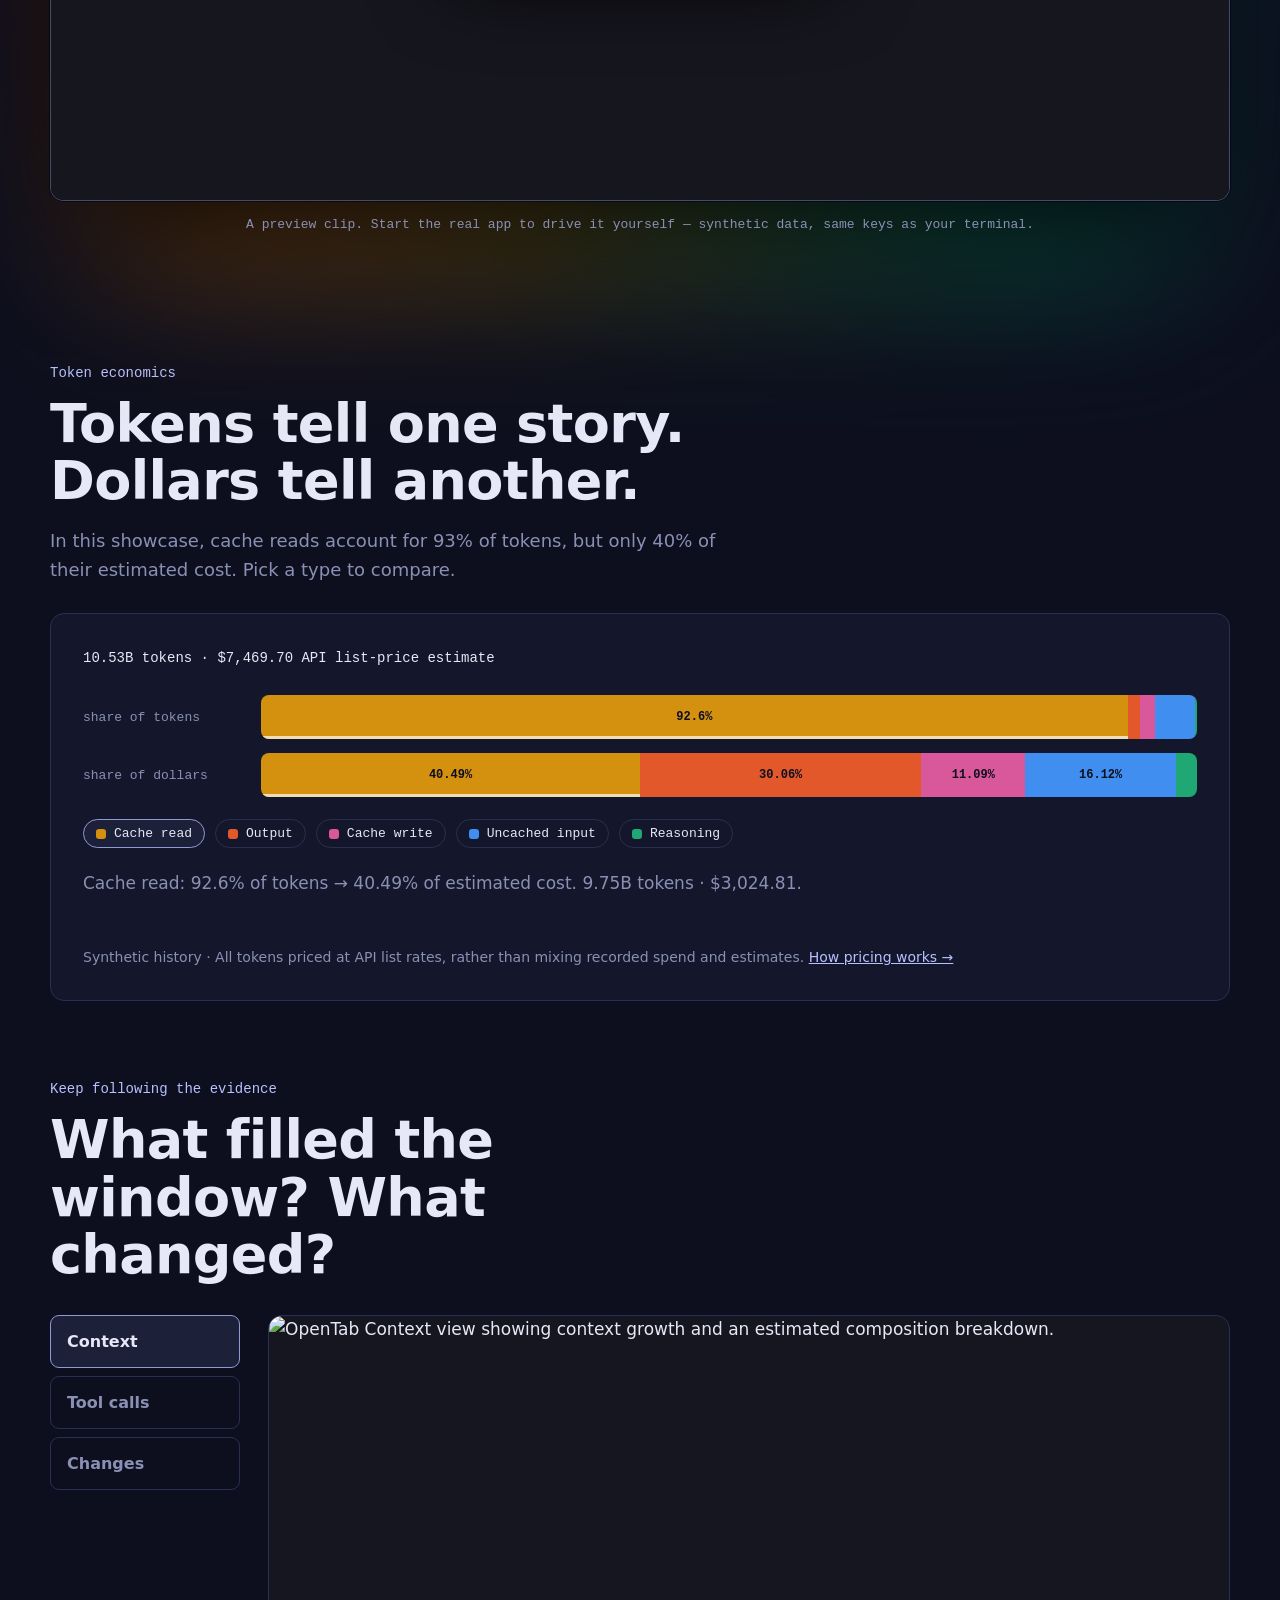
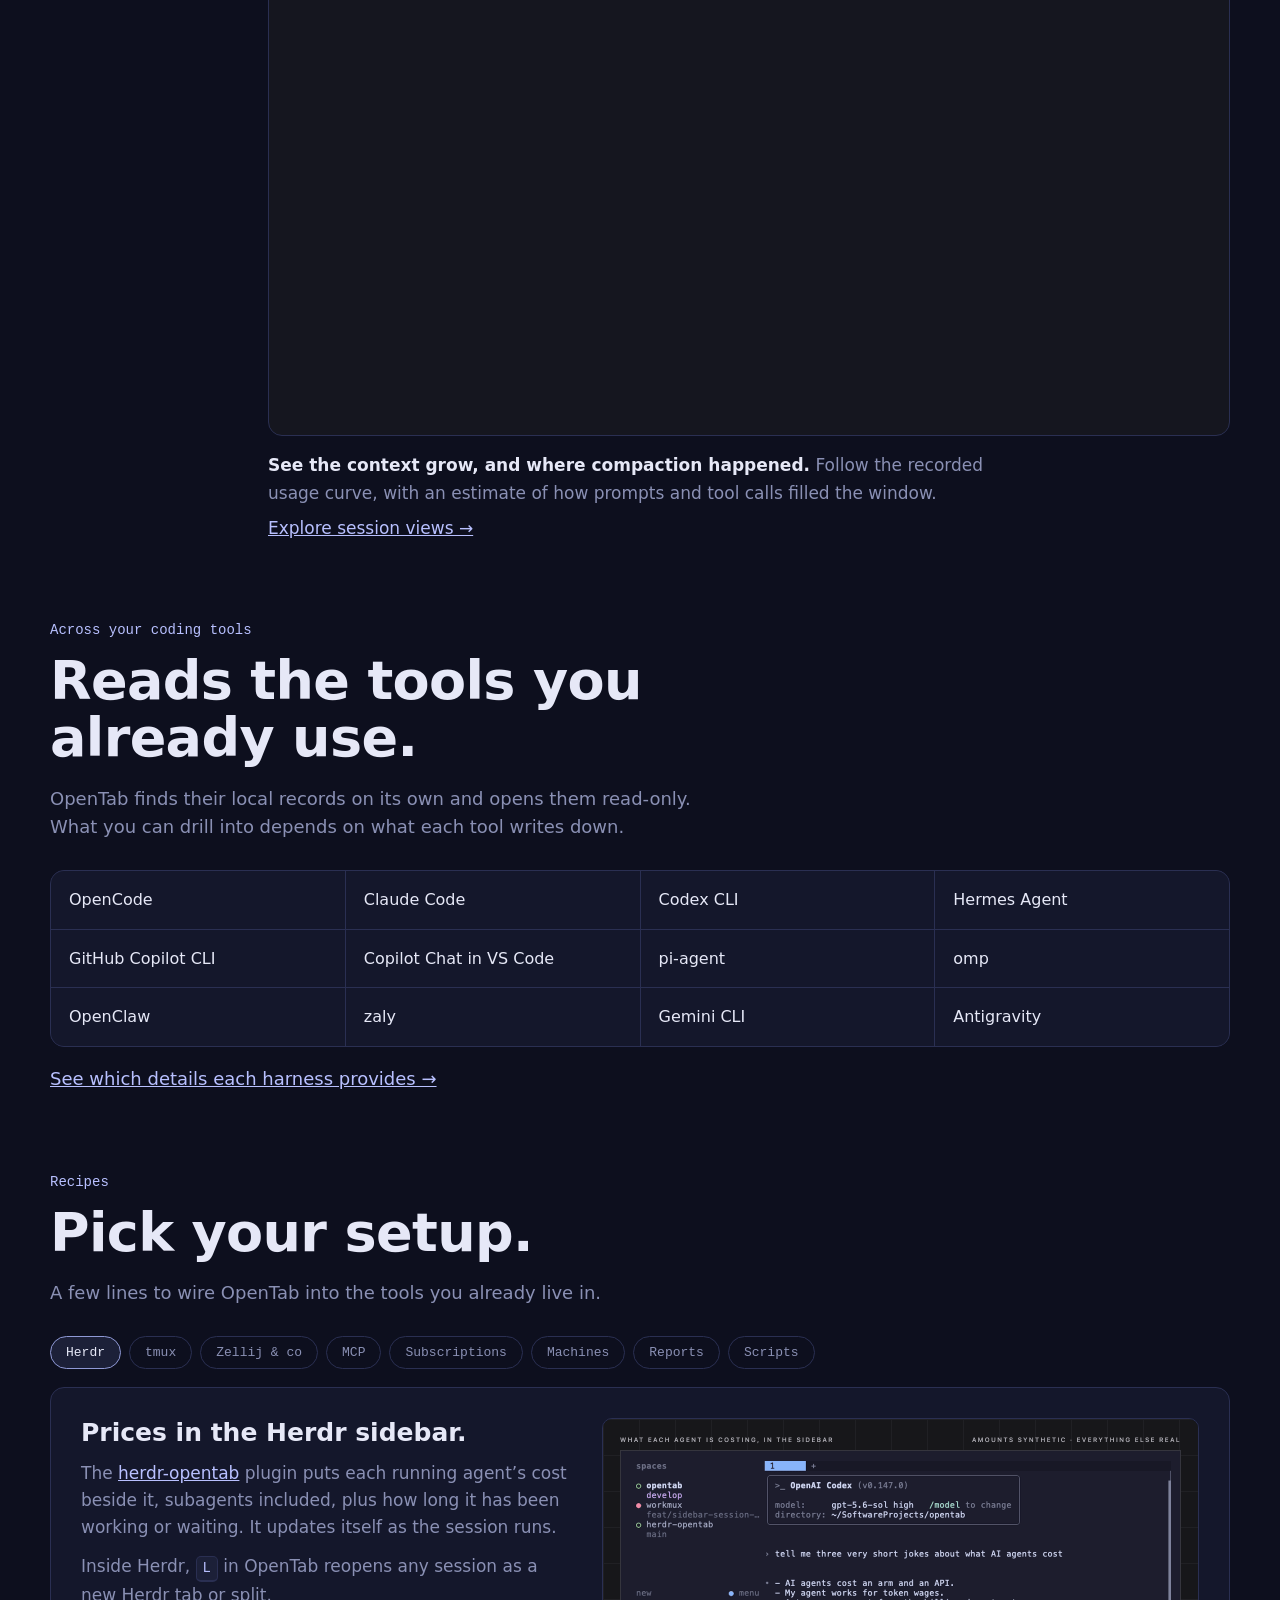
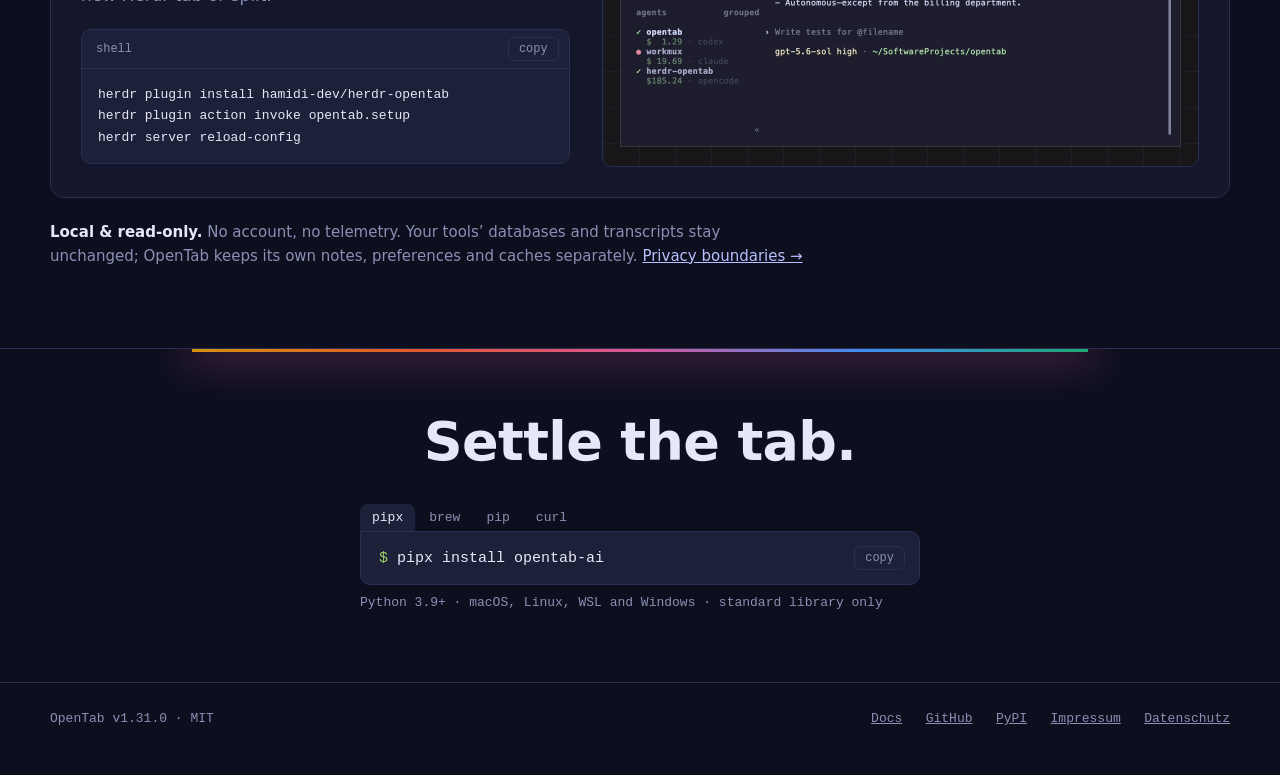
==== commit dfca88f2: "feat(site): add setup recipes and fold the workflow cards into them" ====
--- a/site/index.html
+++ b/site/index.html
@@ -338,21 +338,46 @@
 
 .tool-list { display: grid; grid-template-columns: repeat(4, minmax(0, 1fr)); gap: 1px; background: var(--line); border: 1px solid var(--line); border-radius: var(--r); overflow: hidden; padding: 0; margin: 28px 0 0; list-style: none; }
 .tool-list li { padding: 16px 18px; background: var(--ink-2); font-size: 16px; }
-.workflow { display: grid; grid-template-columns: repeat(2, minmax(0, 1fr)); gap: 20px; margin-top: 28px; }
-.workflow article { min-width: 0; padding: 26px; background: var(--ink-2); border: 1px solid var(--line); border-radius: var(--r); }
-.workflow h3 { margin: 0; font-family: var(--display); font-size: 23px; }
-.workflow p { color: var(--dim); margin: 12px 0 18px; }
-.workflow .command { display: flex; gap: 10px; align-items: center; margin-top: 10px; }
-.workflow .command code { min-width: 0; flex: 1; overflow-wrap: anywhere; color: var(--lav); font-size: 12px; }
-.workflow .copy { flex-shrink: 0; }
+/* Recipes: one panel per setup. */
+.setup-tabs { display: flex; flex-wrap: wrap; gap: 8px; margin-top: 28px; }
+.setup-tabs button {
+  appearance: none; cursor: pointer; padding: 8px 15px; border-radius: 99px;
+  border: 1px solid var(--line); background: none; color: var(--dim); font: 13px var(--mono);
+}
+.setup-tabs button:hover { color: var(--text); }
+.setup-tabs button[aria-selected="true"] { color: var(--text); background: var(--ink-3); border-color: var(--frame); }
+.setup-panel {
+  display: grid; grid-template-columns: minmax(0, .9fr) minmax(0, 1.1fr); gap: 32px; align-items: start;
+  margin-top: 18px; padding: 30px; background: var(--ink-2); border: 1px solid var(--line); border-radius: var(--r);
+  animation: story-in .25s ease-out;
+}
+.setup-panel[hidden] { display: none; }
+.setup-copy h3 { margin: 0; font-family: var(--display); font-size: 25px; line-height: 1.2; }
+.setup-copy p { color: var(--dim); margin: 12px 0 0; }
+.setup-copy p code { color: var(--text); font-size: .88em; white-space: nowrap; }
+.setup-copy em { color: var(--text); font-style: normal; }
+.setup-copy > a { display: inline-block; margin-top: 16px; }
+.setup-copy .snippet { margin-top: 20px; }
+.snippet { min-width: 0; border: 1px solid var(--line); border-radius: 10px; background: var(--ink-3); overflow: hidden; }
+.snippet-bar { display: flex; align-items: center; justify-content: space-between; gap: 12px; padding: 7px 10px 7px 14px; border-bottom: 1px solid var(--line); font: 12px var(--mono); color: var(--dim); }
+.snippet pre { margin: 0; padding: 15px 16px; overflow-x: auto; font: 13px/1.65 var(--mono); color: var(--text); }
+.snippet .c { color: var(--dim); }
+.setup-visual { margin: 0; }
+.setup-visual img { display: block; width: 100%; height: auto; border: 1px solid var(--line); border-radius: 10px; }
+.setup-note { margin: 22px 0 0; color: var(--dim); font-size: 15px; max-width: 80ch; }
+.setup-note strong { color: var(--text); }
+.setup-keys { display: grid; gap: 10px; margin: 0; }
+.setup-keys div { display: grid; grid-template-columns: 44px minmax(0, 1fr); gap: 14px; align-items: baseline; padding: 14px 16px; background: var(--ink-3); border: 1px solid var(--line); border-radius: 10px; }
+.setup-keys dt kbd { font-size: 15px; }
+.setup-keys dd { margin: 0; color: var(--dim); font-size: 15px; }
 @media (max-width: 760px) {
   section.block { padding-top: 56px; }
+  .setup-panel { grid-template-columns: minmax(0, 1fr); padding: 22px; gap: 22px; }
+  .setup-tabs button { padding: 7px 12px; font-size: 12px; }
   .feature-views { grid-template-columns: minmax(0, 1fr); gap: 18px; }
   .feature-tabs { grid-template-columns: repeat(3, minmax(0, 1fr)); }
   .feature-tabs button { padding: 12px 7px; text-align: center; font-size: 14px; }
   .tool-list { grid-template-columns: repeat(2, minmax(0, 1fr)); }
-  .workflow { grid-template-columns: minmax(0, 1fr); }
-  .workflow article { padding: 22px; }
 }
 
 /* closing */
@@ -384,6 +409,7 @@
     <div class="links">
       <a href="docs/">Docs</a>
       <a class="opt" href="#tools">Tools</a>
+      <a class="opt" href="#setups">Setups</a>
       <a class="opt" href="docs/#/changelog">Changelog</a>
       <a href="https://github.com/hamidi-dev/opentab">GitHub</a>
       <button class="theme-btn" type="button" data-theme-toggle aria-label="Switch light and dark">◐</button>
@@ -517,14 +543,152 @@
   <p class="sub"><a href="docs/#/sources">See which details each harness provides →</a></p>
 </section>
 
-<section class="block wrap">
-  <h2>Fits your workflow.</h2>
-  <div class="workflow">
-    <article><h3>Terminal &amp; browser</h3><p>Investigate where you work: keyboard-driven in the terminal, or in a browser served on localhost.</p><div class="command"><code>opentab</code><button class="copy" type="button" aria-label="Copy terminal command">copy</button></div><div class="command"><code>opentab web</code><button class="copy" type="button" aria-label="Copy browser command">copy</button></div></article>
-    <article><h3>Across machines</h3><p>Bring your laptop and workstation into one view over SSH. Pull usage summaries; fetch individual remote turns when you open them. No background agent needed.</p><div class="command"><code>opentab pull laptop workstation</code><button class="copy" type="button" aria-label="Copy machine pull command">copy</button></div><a href="docs/#/machines">Connect your machines →</a></article>
-    <article><h3>Share a report</h3><p>Export a self-contained HTML report to open offline or share. Optional <code>--demo</code> scrambling lets you disguise selected fields; dates and the shape of the data stay real.</p><div class="command"><code>opentab --html report.html</code><button class="copy" type="button" aria-label="Copy report export command">copy</button></div><a href="docs/#/privacy">What an export contains →</a></article>
-    <article><h3>Local &amp; read-only</h3><p>No account. No telemetry. Your tools’ databases and transcripts stay unchanged. OpenTab stores its own notes, preferences and caches separately.</p><a href="docs/#/privacy">Read the privacy boundaries →</a></article>
+<section class="block wrap" id="setups">
+  <p class="kicker">Recipes</p>
+  <h2>Pick your setup.</h2>
+  <p class="sub">A few lines to wire OpenTab into the tools you already live in.</p>
+  <div class="setups" data-tabset>
+    <div class="setup-tabs" role="tablist" aria-label="Setups">
+      <button id="setup-herdr" type="button" role="tab" aria-selected="true" aria-controls="setup-panel-herdr" tabindex="0">Herdr</button>
+      <button id="setup-tmux" type="button" role="tab" aria-selected="false" aria-controls="setup-panel-tmux" tabindex="-1">tmux</button>
+      <button id="setup-other" type="button" role="tab" aria-selected="false" aria-controls="setup-panel-other" tabindex="-1">Zellij &amp; co</button>
+      <button id="setup-mcp" type="button" role="tab" aria-selected="false" aria-controls="setup-panel-mcp" tabindex="-1">MCP</button>
+      <button id="setup-plan" type="button" role="tab" aria-selected="false" aria-controls="setup-panel-plan" tabindex="-1">Subscriptions</button>
+      <button id="setup-machines" type="button" role="tab" aria-selected="false" aria-controls="setup-panel-machines" tabindex="-1">Machines</button>
+      <button id="setup-reports" type="button" role="tab" aria-selected="false" aria-controls="setup-panel-reports" tabindex="-1">Reports</button>
+      <button id="setup-scripts" type="button" role="tab" aria-selected="false" aria-controls="setup-panel-scripts" tabindex="-1">Scripts</button>
+    </div>
+
+    <div class="setup-panel" id="setup-panel-herdr" role="tabpanel" aria-labelledby="setup-herdr" tabindex="0">
+      <div class="setup-copy">
+        <h3>Prices in the Herdr sidebar.</h3>
+        <p>The <a href="https://github.com/hamidi-dev/herdr-opentab">herdr-opentab</a> plugin puts each running agent’s cost beside it, subagents included, plus how long it has been working or waiting. It updates itself as the session runs.</p>
+        <p>Inside Herdr, <kbd>L</kbd> in OpenTab reopens any session as a new Herdr tab or split.</p>
+        <div class="snippet">
+          <div class="snippet-bar"><span>shell</span><button class="copy" type="button" aria-label="Copy Herdr plugin setup">copy</button></div>
+          <pre><code>herdr plugin install hamidi-dev/herdr-opentab
+herdr plugin action invoke opentab.setup
+herdr server reload-config</code></pre>
+        </div>
+      </div>
+      <figure class="setup-visual"><img src="media/herdr-sidebar.png" loading="lazy" width="1190" height="694" alt="The Herdr sidebar with a price beside every agent; amounts synthetic"></figure>
+    </div>
+
+    <div class="setup-panel" id="setup-panel-tmux" role="tabpanel" aria-labelledby="setup-tmux" tabindex="0" hidden>
+      <div class="setup-copy">
+        <h3>Cost in the status bar, the session one key away.</h3>
+        <p><code>opentab cost</code> prints the latest session’s cost for the pane’s project, subagents included, fast enough to poll. <code>--goto</code> opens that same session for inspection.</p>
+        <p>From there, <kbd>L</kbd> resumes any session in a new tmux window, a split or a popup.</p>
+        <a href="docs/#/sessions">Resuming sessions →</a>
+      </div>
+      <div class="snippet">
+        <div class="snippet-bar"><span>~/.tmux.conf</span><button class="copy" type="button" aria-label="Copy tmux configuration">copy</button></div>
+        <pre><code><span class="c"># this project's latest session cost, refreshed every 5 s</span>
+set -g status-interval 5
+set -g status-right '#(opentab cost "#{pane_current_path}") %H:%M'
+
+<span class="c"># prefix + o: open that session in a popup</span>
+bind o display-popup -E -w 90% -h 90% \
+  -d '#{pane_current_path}' 'opentab --goto'</code></pre>
+      </div>
+    </div>
+
+    <div class="setup-panel" id="setup-panel-other" role="tabpanel" aria-labelledby="setup-other" tabindex="0" hidden>
+      <div class="setup-copy">
+        <h3>Zellij, WezTerm, kitty or anything with a CLI.</h3>
+        <p>OpenTab drives tmux and Herdr on its own. For everything else, drop an executable at <code>~/.config/opentab/launcher</code> and every <kbd>L</kbd> launch goes through it: a window, a split or a popup, with the directory and the resume command.</p>
+        <a href="docs/#/configuration#custom-launchers">Custom launchers →</a>
+      </div>
+      <div class="snippet">
+        <div class="snippet-bar"><span>~/.config/opentab/launcher</span><button class="copy" type="button" aria-label="Copy launcher script">copy</button></div>
+        <pre><code>#!/bin/sh
+<span class="c"># kind: window | hsplit | vsplit | popup</span>
+kind=$1 dir=$2 cmd=$3
+case $kind in
+  window) exec zellij action new-tab --cwd "$dir" -- sh -c "$cmd" ;;
+  popup)  exec zellij run --floating --cwd "$dir" -- sh -c "$cmd" ;;
+  *)      exec zellij run --cwd "$dir" -- sh -c "$cmd" ;;
+esac</code></pre>
+      </div>
+    </div>
+
+    <div class="setup-panel" id="setup-panel-mcp" role="tabpanel" aria-labelledby="setup-mcp" tabindex="0" hidden>
+      <div class="setup-copy">
+        <h3>Let your agent ask about its own history.</h3>
+        <p><code>opentab mcp</code> answers usage questions over stdio, with no network port: <em>which project cost the most this month? Why was yesterday’s session so expensive?</em></p>
+        <p>Add <code>--allow-raw-content</code> and opt in to the search index, and it can search past conversations across your tools: <em>what did we decide about the cache last week?</em> The index stores conversation text in plaintext on your machine.</p>
+        <a href="docs/#/programmatic#mcp-server">MCP server →</a> &nbsp; <a href="docs/#/conversation-search">Conversation search →</a>
+      </div>
+      <div class="snippet">
+        <div class="snippet-bar"><span>MCP client config</span><button class="copy" type="button" aria-label="Copy MCP configuration">copy</button></div>
+        <pre><code>{
+  "mcpServers": {
+    "opentab": {
+      "command": "opentab",
+      "args": ["mcp"]
+    }
+  }
+}</code></pre>
+      </div>
+    </div>
+
+    <div class="setup-panel" id="setup-panel-plan" role="tabpanel" aria-labelledby="setup-plan" tabindex="0" hidden>
+      <div class="setup-copy">
+        <h3>Your plan says $0. What did the work use?</h3>
+        <p>Subscription usage usually records no cost. OpenTab prices those tokens at API list rates, marked as estimates, so you can set a month of usage against what you pay for the plan.</p>
+        <a href="docs/#/pricing">How the money works →</a>
+      </div>
+      <dl class="setup-keys">
+        <div><dt><kbd>$</kbd></dt><dd>Switch between API-equivalent estimates and recorded spend.</dd></div>
+        <div><dt><kbd>w</kbd></dt><dd>Price a session’s exact tokens at another model’s rates. Usage stays fixed; it predicts nothing about quality.</dd></div>
+        <div><dt><kbd>P</kbd></dt><dd>Compare model and provider rates on your own token mix, cache included.</dd></div>
+      </dl>
+    </div>
+
+    <div class="setup-panel" id="setup-panel-machines" role="tabpanel" aria-labelledby="setup-machines" tabindex="0" hidden>
+      <div class="setup-copy">
+        <h3>Laptop, workstation, server: one tab.</h3>
+        <p><code>opentab pull</code> fetches usage summaries over SSH and opens them beside this machine’s history. Each remote only needs <code>opentab</code> installed. Nothing runs in the background, nothing listens on a port.</p>
+        <p>Individual turns are fetched when you open them, and <kbd>L</kbd> resumes a session on its own machine over SSH.</p>
+        <a href="docs/#/machines">Connect your machines →</a>
+      </div>
+      <div class="snippet">
+        <div class="snippet-bar"><span>shell</span><button class="copy" type="button" aria-label="Copy machine commands">copy</button></div>
+        <pre><code>opentab pull laptop workstation   <span class="c"># SSH host aliases</span>
+opentab pull                      <span class="c"># refresh every saved machine</span>
+opentab remote                    <span class="c"># reopen the last pull offline</span></code></pre>
+      </div>
+    </div>
+
+    <div class="setup-panel" id="setup-panel-reports" role="tabpanel" aria-labelledby="setup-reports" tabindex="0" hidden>
+      <div class="setup-copy">
+        <h3>One file to send, nothing to install.</h3>
+        <p>Export a self-contained HTML report that opens offline, with the same views as the browser app. Links to a month, a day or a session open exactly the part you want to show.</p>
+        <p>Optional <code>--demo</code> scrambling disguises selected fields; dates and the shape of the data stay real. Personal notes stay out of every report.</p>
+        <a href="docs/#/privacy">What an export contains →</a>
+      </div>
+      <div class="snippet">
+        <div class="snippet-bar"><span>shell</span><button class="copy" type="button" aria-label="Copy report commands">copy</button></div>
+        <pre><code>opentab --html report.html         <span class="c"># the whole history</span>
+opentab --demo --html demo.html    <span class="c"># scrambled for sharing</span></code></pre>
+      </div>
+    </div>
+
+    <div class="setup-panel" id="setup-panel-scripts" role="tabpanel" aria-labelledby="setup-scripts" tabindex="0" hidden>
+      <div class="setup-copy">
+        <h3>JSON for scripts, one line for status bars.</h3>
+        <p>Every command prints one versioned JSON document. Session keys name the machine and tool, so they never collide. Feed <code>opentab cost</code> to sketchybar, waybar or your prompt; <kbd>e</kbd> in the Sessions list exports CSV.</p>
+        <a href="docs/#/programmatic">Programmatic access →</a>
+      </div>
+      <div class="snippet">
+        <div class="snippet-bar"><span>shell</span><button class="copy" type="button" aria-label="Copy script examples">copy</button></div>
+        <pre><code>opentab usage summary --range 30d --group-by project --pretty
+opentab sessions list --range 7d --from-harness claude --limit 20
+opentab cost "$PWD"        <span class="c"># ~$1.04</span></code></pre>
+      </div>
+    </div>
   </div>
+  <p class="setup-note"><strong>Local &amp; read-only.</strong> No account, no telemetry. Your tools’ databases and transcripts stay unchanged; OpenTab keeps its own notes, preferences and caches separately. <a href="docs/#/privacy">Privacy boundaries →</a></p>
 </section>
 
 <section class="closing">
@@ -565,7 +729,7 @@
   }));
 });
 document.querySelectorAll(".copy").forEach(btn => btn.addEventListener("click", async () => {
-  const text = btn.parentElement.querySelector("code").textContent;
+  const text = btn.closest(".cmd, .snippet").querySelector("code").textContent;
   try { await navigator.clipboard.writeText(text); btn.textContent = "copied"; }
   catch { btn.textContent = "select it"; }
   setTimeout(() => (btn.textContent = "copy"), 1400);
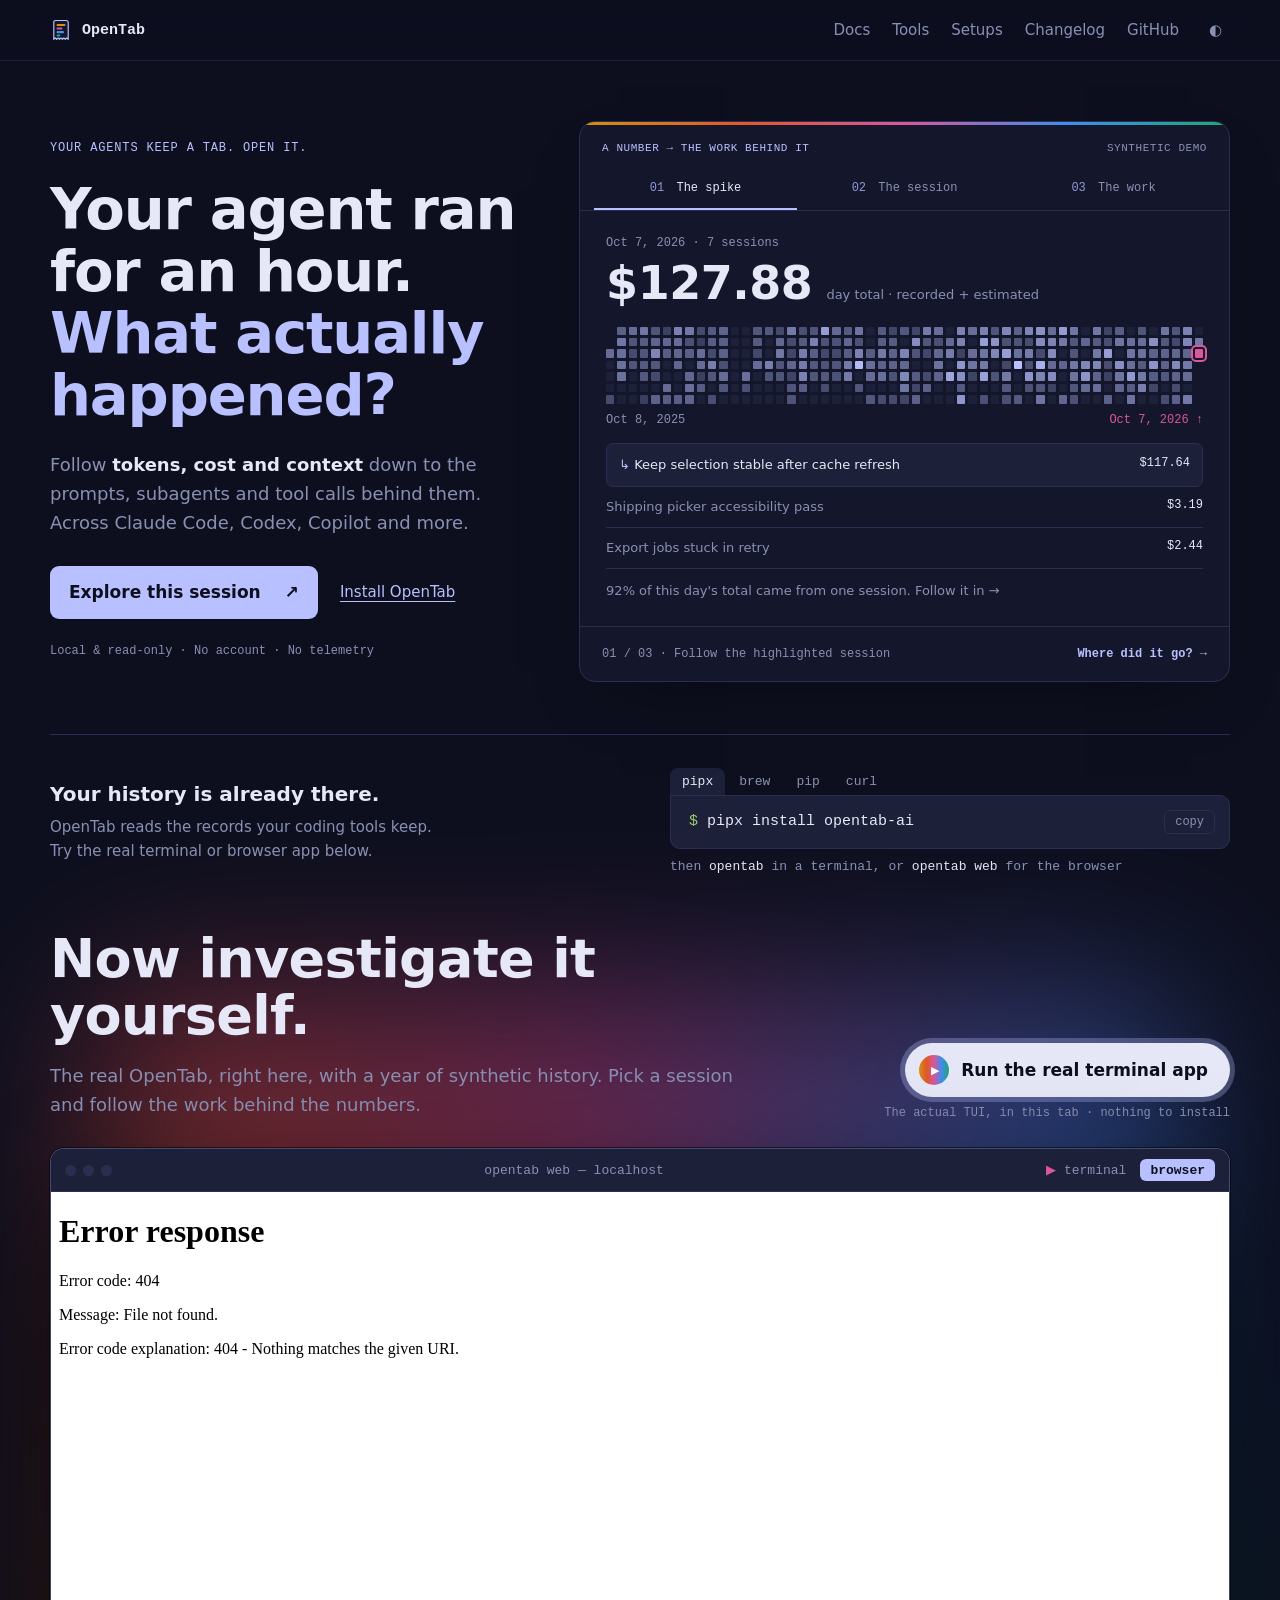
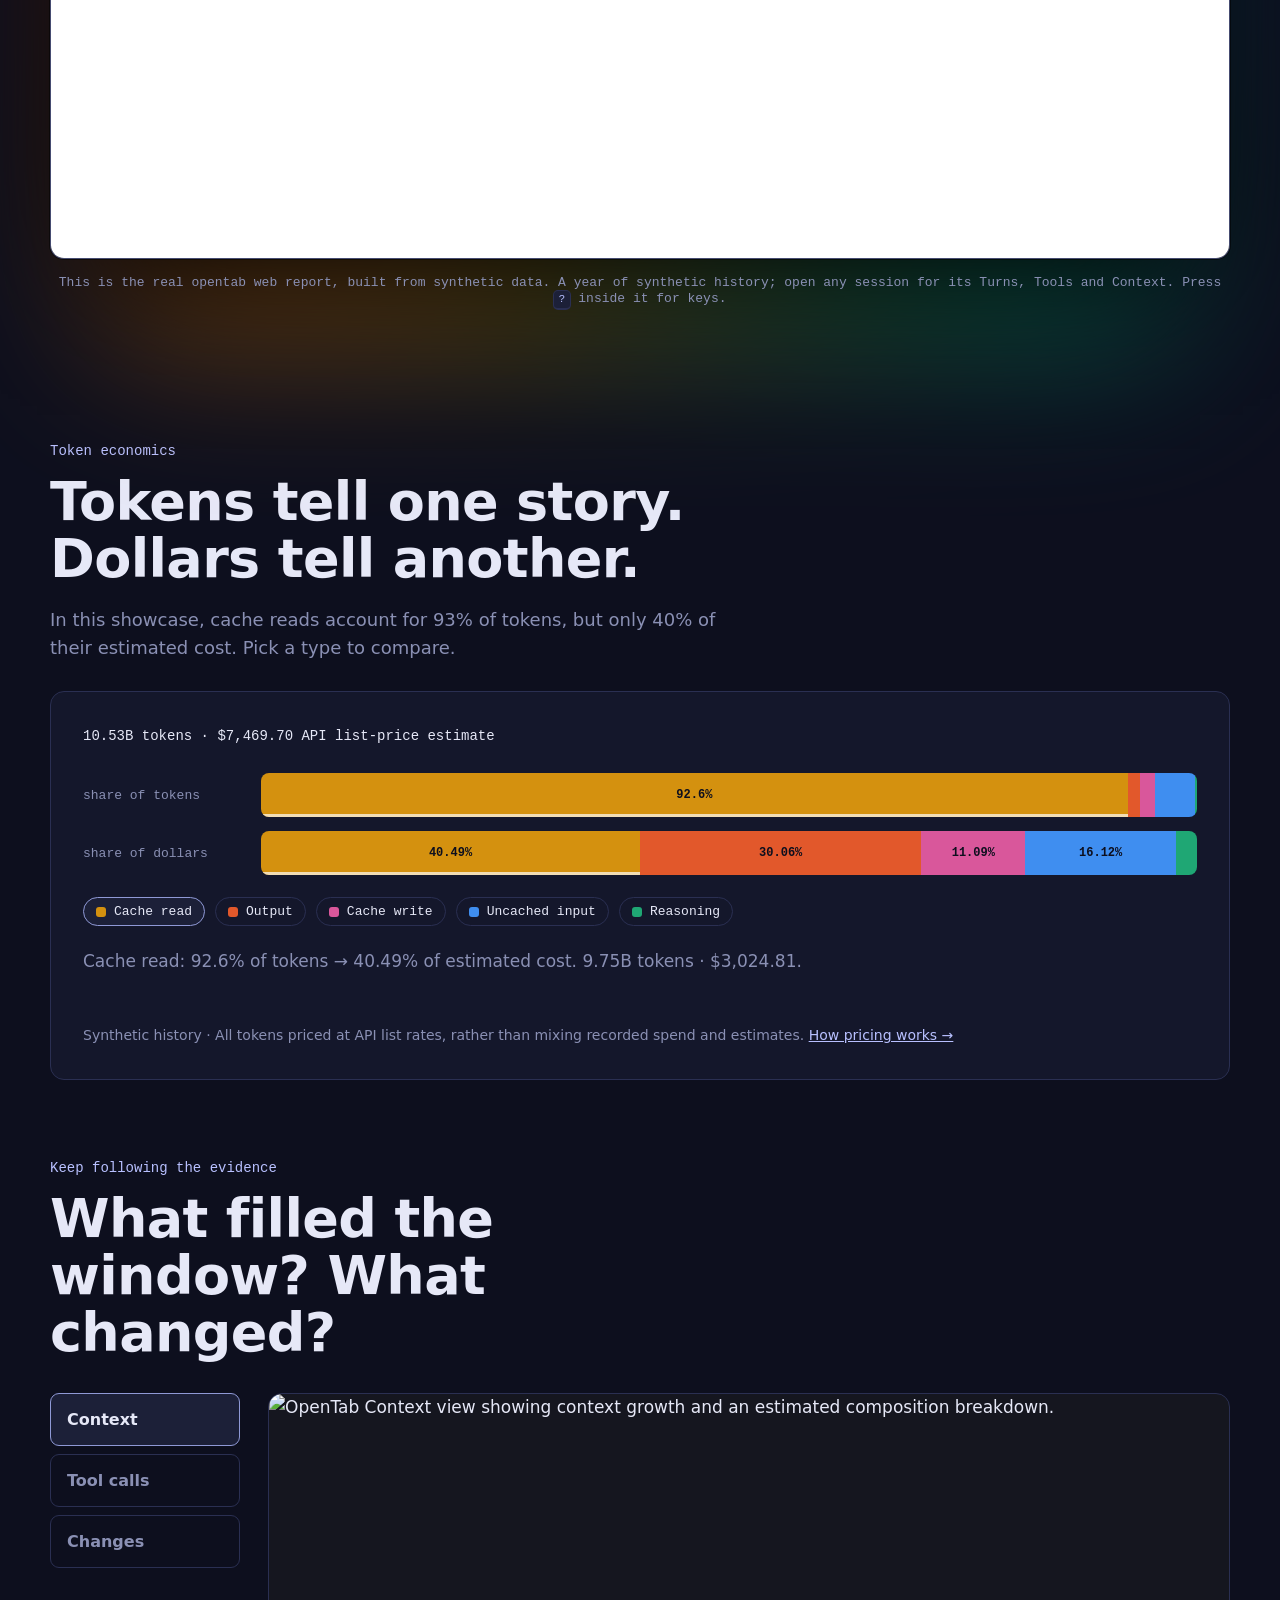
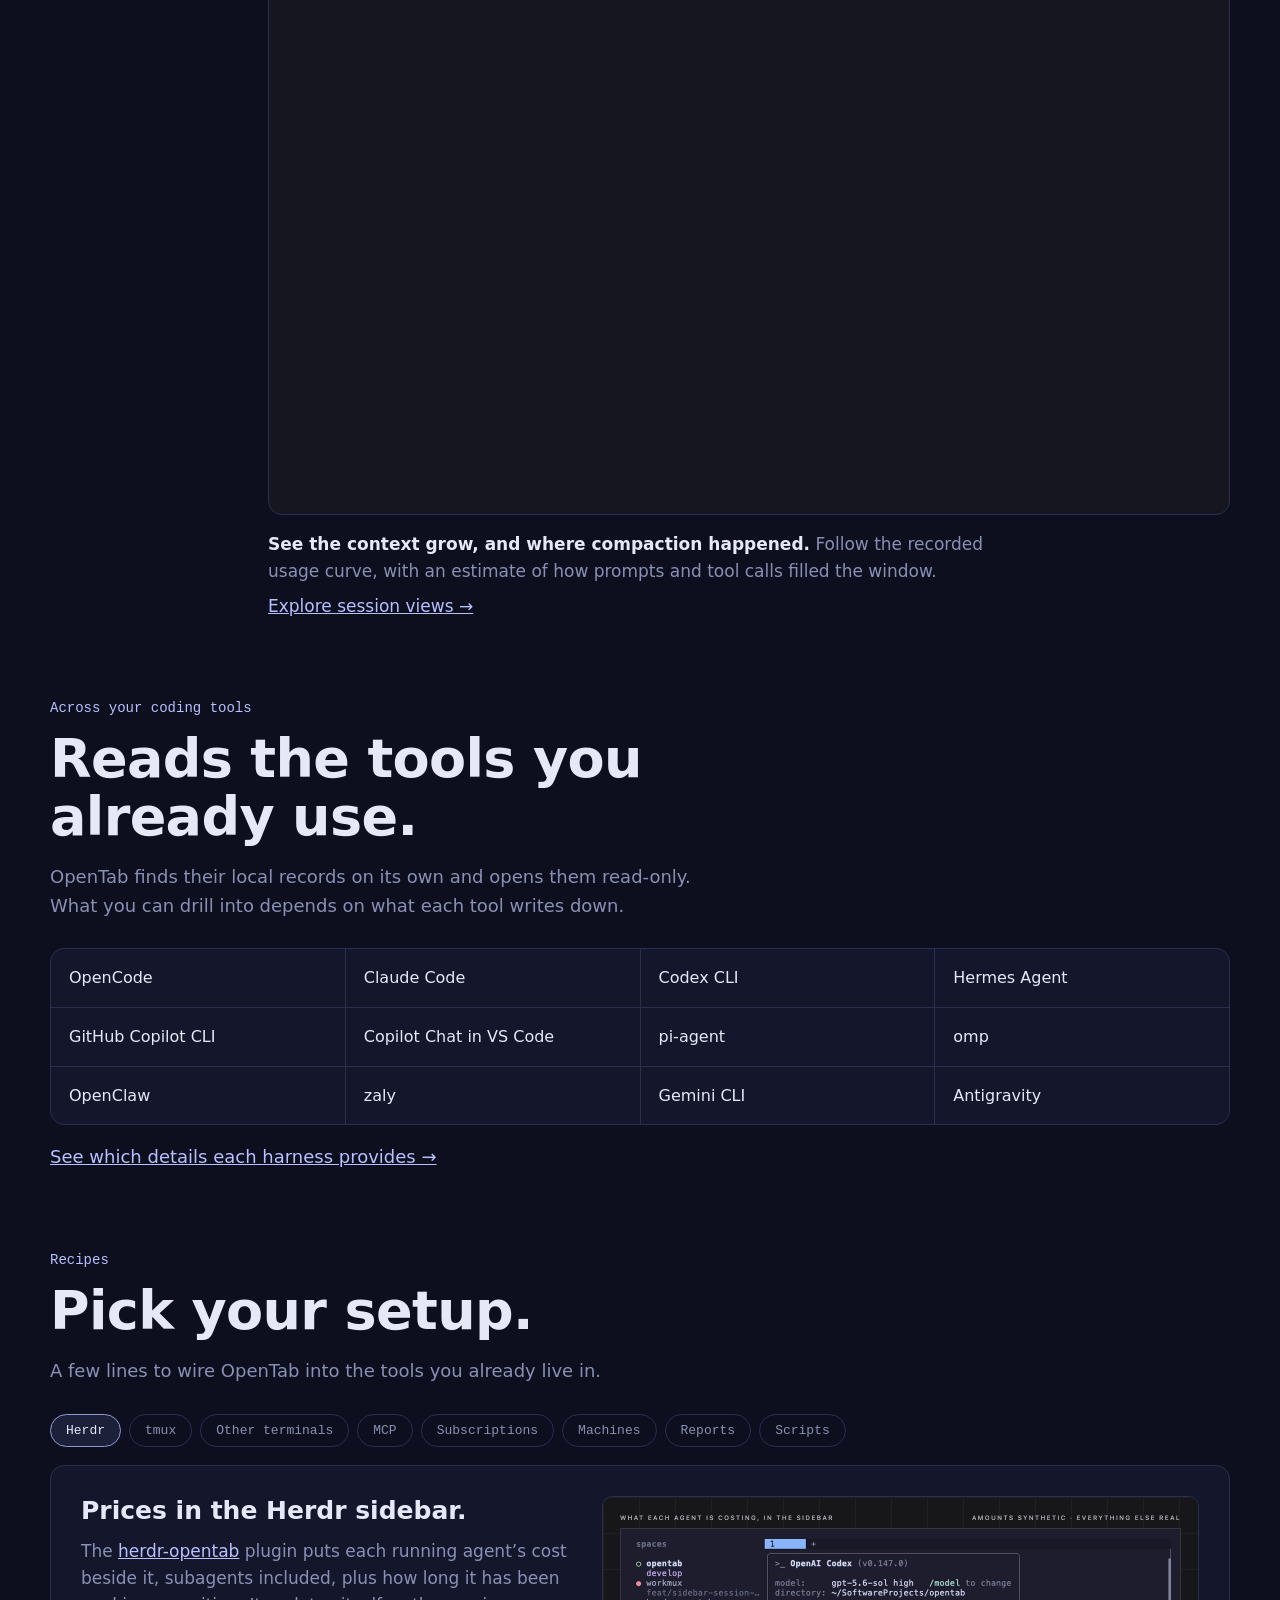
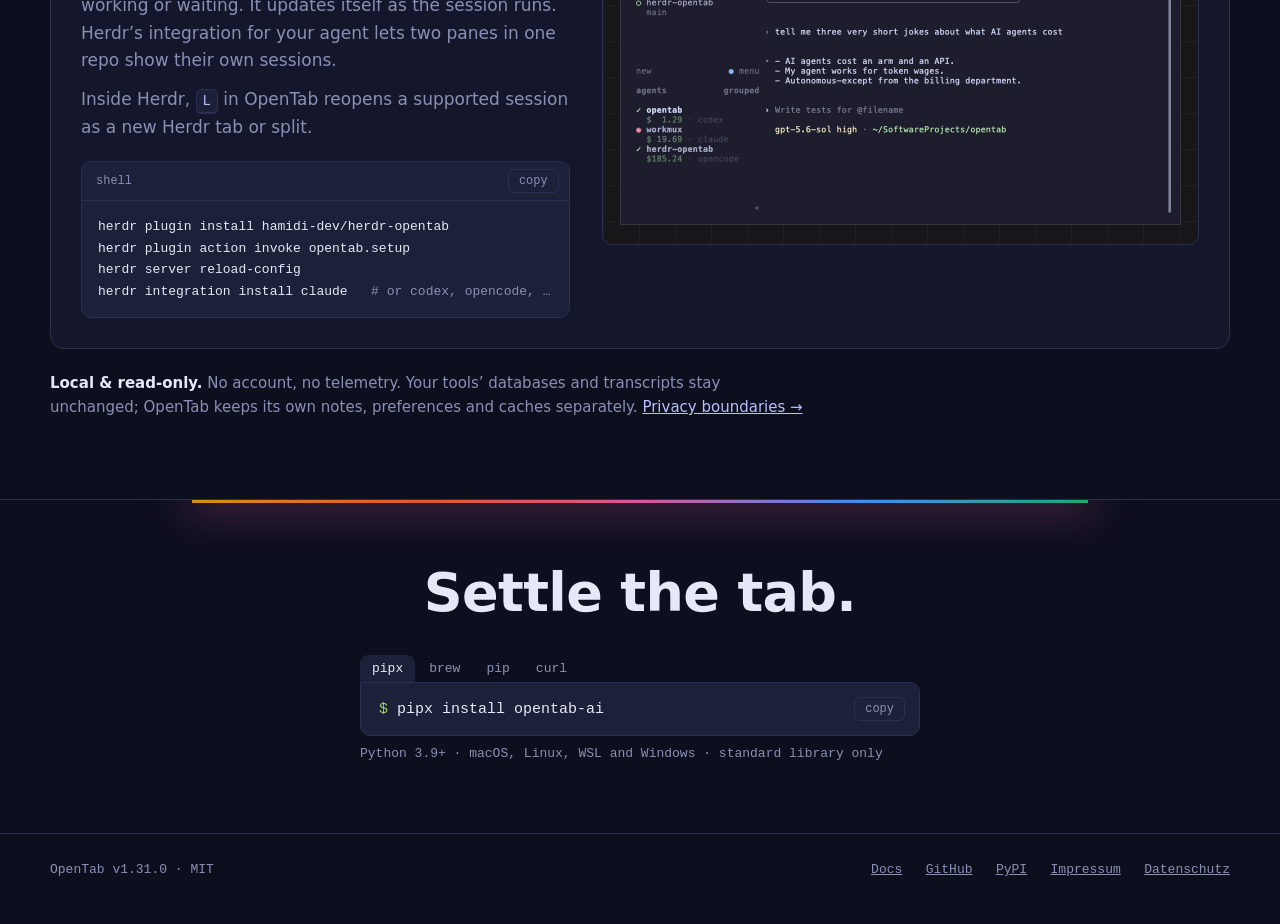
==== commit ae66d330: "feat(site): default the stage to the browser and promote the terminal app" ====
--- a/site/index.html
+++ b/site/index.html
@@ -131,6 +131,19 @@
 .story-heatmap { display: grid; grid-template-rows: repeat(7, 1fr); grid-auto-flow: column; grid-auto-columns: minmax(0, 1fr); gap: 3px; height: 77px; margin-top: 18px; }
 .story-heatmap i { display: block; border-radius: 1px; background: color-mix(in srgb, var(--lav) var(--heat), var(--ink-3)); }
 .story-heatmap i.selected { background: var(--t-cache-write); outline: 2px solid var(--t-cache-write); outline-offset: 2px; z-index: 1; }
+/* Hover a day: it lifts, its neighbours brighten a little, and its spend appears above it. */
+.story-heatmap { position: relative; }
+.story-heatmap i { transition: transform .18s ease-out, filter .25s ease-out; }
+.story-heatmap i.near { filter: brightness(1.45); }
+.story-heatmap i[data-day] { cursor: pointer; }
+.story-heatmap i.hot { transform: scale(1.9); filter: brightness(1.6); z-index: 2; border-radius: 2px; box-shadow: 0 0 0 1px var(--ink-2); }
+.heat-tip {
+  position: absolute; z-index: 3; bottom: 100%; left: 0; transform: translate(-50%, -8px);
+  padding: 4px 8px; border-radius: 6px; background: var(--text); color: var(--ink);
+  font: 600 11px var(--mono); white-space: nowrap; pointer-events: none;
+  opacity: 0; transition: opacity .15s, left .12s ease-out, top .12s ease-out;
+}
+.heat-tip.on { opacity: 1; }
 .story-axis { display: flex; justify-content: space-between; margin-top: 9px; font: 12px var(--mono); color: var(--dim); }
 .story-axis .selected-day { color: var(--t-cache-write); }
 .story-session { display: grid; grid-template-columns: minmax(0, 1fr) auto; gap: 14px; width: 100%; text-align: left; border: 0; border-bottom: 1px solid var(--line); background: none; padding: 11px 0; color: var(--dim); font: 13px/1.4 var(--body); }
@@ -295,7 +308,28 @@
 .sub { color: var(--dim); max-width: 60ch; margin: 18px 0 0; font-size: 18px; }
 
 /* Select a question, then inspect the full screen. */
-.demo-intro { position: relative; z-index: 1; text-align: left; margin-bottom: 28px; }
+.demo-intro { position: relative; z-index: 1; text-align: left; margin-bottom: 28px; display: flex; align-items: flex-end; justify-content: space-between; gap: 32px; }
+/* The terminal app is one click away, and says so. */
+.tui-cta { flex-shrink: 0; display: grid; justify-items: end; gap: 9px; }
+.tui-cta[hidden] { display: none; }
+.tui-cta button {
+  all: unset; cursor: pointer; display: inline-flex; align-items: center; gap: 12px;
+  padding: 12px 22px 12px 14px; border-radius: 999px; background: var(--text); color: var(--ink);
+  font: 700 17px var(--display); transition: transform .15s, box-shadow .15s;
+  box-shadow: 0 0 0 5px color-mix(in oklab, var(--lav) 30%, transparent);
+}
+.tui-cta button .play {
+  display: grid; place-items: center; width: 30px; height: 30px; border-radius: 50%;
+  background: var(--spectrum); color: #fff; font-size: 11px; padding-left: 2px; box-sizing: border-box;
+}
+.tui-cta button:hover { transform: scale(1.04); box-shadow: 0 0 0 8px color-mix(in oklab, var(--lav) 40%, transparent); }
+.tui-cta button:focus-visible { outline: 2px solid var(--lav); outline-offset: 4px; }
+.tui-cta small { font: 12px var(--mono); color: var(--dim); }
+.mode button[data-mode="tui"] span { color: var(--t-cache-write); }
+.mode button.nudge { animation: nudge 2s ease-out 3; }
+/* A beat, then a rest, three times; any terminal click stops it. */
+@keyframes nudge { 0% { box-shadow: 0 0 0 0 color-mix(in oklab, var(--lav) 75%, transparent); } 55%, 100% { box-shadow: 0 0 0 12px transparent; } }
+@media (max-width: 760px) { .demo-intro { display: block; } .tui-cta { display: none; } }
 .demo-intro h2 { max-width: 24ch; }
 .feature-views { display: grid; grid-template-columns: 190px minmax(0, 1fr); gap: 28px; margin-top: 32px; align-items: start; }
 .feature-tabs { display: grid; gap: 8px; }
@@ -311,6 +345,8 @@
 .feature-panel figcaption a { display: inline-block; margin-top: 8px; }
 
 /* token economics, interactive */
+.tool-list li { transition: background .25s, color .25s; }
+.tool-list li:hover { background: var(--ink-3); }
 .econ { margin-top: 28px; background: var(--ink-2); border: 1px solid var(--line); border-radius: var(--r); padding: 32px; }
 .econ .row { display: grid; grid-template-columns: 160px 1fr; align-items: center; gap: 18px; margin: 14px 0; }
 .econ .row > span { font: 13px var(--mono); color: var(--dim); }
@@ -346,6 +382,14 @@
 }
 .setup-tabs button:hover { color: var(--text); }
 .setup-tabs button[aria-selected="true"] { color: var(--text); background: var(--ink-3); border-color: var(--frame); }
+.setup-tabs { position: relative; }
+.setup-tabs button { position: relative; z-index: 1; transition: color .2s, border-color .2s; }
+.setup-tabs.has-pill button[aria-selected="true"] { background: none; border-color: transparent; }
+.setup-pill {
+  position: absolute; top: 0; left: 0; z-index: 0; border-radius: 99px; pointer-events: none;
+  background: var(--ink-3); border: 1px solid var(--frame);
+}
+.setup-pill.moving { transition: transform .32s cubic-bezier(.3, .8, .2, 1), width .32s cubic-bezier(.3, .8, .2, 1), height .32s; }
 .setup-panel {
   display: grid; grid-template-columns: minmax(0, .9fr) minmax(0, 1.1fr); gap: 32px; align-items: start;
   margin-top: 18px; padding: 30px; background: var(--ink-2); border: 1px solid var(--line); border-radius: var(--r);
@@ -459,8 +503,14 @@
 
   <div class="wrap stage" id="stage">
     <div class="demo-intro">
-      <h2>Now investigate it yourself.</h2>
-      <p class="sub">Run the real OpenTab right here, nothing to install, with a year of synthetic history. Pick a session and follow the work behind the numbers.</p>
+      <div>
+        <h2>Now investigate it yourself.</h2>
+        <p class="sub">The real OpenTab, right here, with a year of synthetic history. Pick a session and follow the work behind the numbers.</p>
+      </div>
+      <div class="tui-cta" data-tui-cta>
+        <button type="button" data-start><span class="play" aria-hidden="true">▶</span>Run the real terminal app</button>
+        <small>The actual TUI, in this tab · nothing to install</small>
+      </div>
     </div>
     <div class="glow" aria-hidden="true"></div>
     <div class="window">
@@ -469,8 +519,8 @@
         <div class="url" data-url>~ opentab</div>
         <a class="full" href="try/" data-full hidden>full page</a>
         <div class="mode" role="tablist">
-          <button role="tab" aria-selected="true" data-mode="tui">terminal</button>
-          <button role="tab" aria-selected="false" data-mode="web">browser</button>
+          <button role="tab" aria-selected="false" data-mode="tui"><span aria-hidden="true">▶ </span>terminal</button>
+          <button role="tab" aria-selected="true" data-mode="web">browser</button>
         </div>
       </div>
       <div class="screen">
@@ -551,7 +601,7 @@
     <div class="setup-tabs" role="tablist" aria-label="Setups">
       <button id="setup-herdr" type="button" role="tab" aria-selected="true" aria-controls="setup-panel-herdr" tabindex="0">Herdr</button>
       <button id="setup-tmux" type="button" role="tab" aria-selected="false" aria-controls="setup-panel-tmux" tabindex="-1">tmux</button>
-      <button id="setup-other" type="button" role="tab" aria-selected="false" aria-controls="setup-panel-other" tabindex="-1">Zellij &amp; co</button>
+      <button id="setup-other" type="button" role="tab" aria-selected="false" aria-controls="setup-panel-other" tabindex="-1">Other terminals</button>
       <button id="setup-mcp" type="button" role="tab" aria-selected="false" aria-controls="setup-panel-mcp" tabindex="-1">MCP</button>
       <button id="setup-plan" type="button" role="tab" aria-selected="false" aria-controls="setup-panel-plan" tabindex="-1">Subscriptions</button>
       <button id="setup-machines" type="button" role="tab" aria-selected="false" aria-controls="setup-panel-machines" tabindex="-1">Machines</button>
@@ -562,23 +612,24 @@
     <div class="setup-panel" id="setup-panel-herdr" role="tabpanel" aria-labelledby="setup-herdr" tabindex="0">
       <div class="setup-copy">
         <h3>Prices in the Herdr sidebar.</h3>
-        <p>The <a href="https://github.com/hamidi-dev/herdr-opentab">herdr-opentab</a> plugin puts each running agent’s cost beside it, subagents included, plus how long it has been working or waiting. It updates itself as the session runs.</p>
-        <p>Inside Herdr, <kbd>L</kbd> in OpenTab reopens any session as a new Herdr tab or split.</p>
+        <p>The <a href="https://github.com/hamidi-dev/herdr-opentab">herdr-opentab</a> plugin puts each running agent’s cost beside it, subagents included, plus how long it has been working or waiting. It updates itself as the session runs. Herdr’s integration for your agent lets two panes in one repo show their own sessions.</p>
+        <p>Inside Herdr, <kbd>L</kbd> in OpenTab reopens a supported session as a new Herdr tab or split.</p>
         <div class="snippet">
           <div class="snippet-bar"><span>shell</span><button class="copy" type="button" aria-label="Copy Herdr plugin setup">copy</button></div>
           <pre><code>herdr plugin install hamidi-dev/herdr-opentab
 herdr plugin action invoke opentab.setup
-herdr server reload-config</code></pre>
+herdr server reload-config
+herdr integration install claude   <span class="c"># or codex, opencode, …</span></code></pre>
         </div>
       </div>
       <figure class="setup-visual"><img src="media/herdr-sidebar.png" loading="lazy" width="1190" height="694" alt="The Herdr sidebar with a price beside every agent; amounts synthetic"></figure>
     </div>
 
-    <div class="setup-panel" id="setup-panel-tmux" role="tabpanel" aria-labelledby="setup-tmux" tabindex="0" hidden>
+    <div class="setup-panel" id="setup-panel-tmux" role="tabpanel" aria-labelledby="setup-tmux" tabindex="0">
       <div class="setup-copy">
         <h3>Cost in the status bar, the session one key away.</h3>
         <p><code>opentab cost</code> prints the latest session’s cost for the pane’s project, subagents included, fast enough to poll. <code>--goto</code> opens that same session for inspection.</p>
-        <p>From there, <kbd>L</kbd> resumes any session in a new tmux window, a split or a popup.</p>
+        <p>From there, <kbd>L</kbd> resumes a supported session in a new tmux window, a split or a popup.</p>
         <a href="docs/#/sessions">Resuming sessions →</a>
       </div>
       <div class="snippet">
@@ -593,10 +644,10 @@
       </div>
     </div>
 
-    <div class="setup-panel" id="setup-panel-other" role="tabpanel" aria-labelledby="setup-other" tabindex="0" hidden>
+    <div class="setup-panel" id="setup-panel-other" role="tabpanel" aria-labelledby="setup-other" tabindex="0">
       <div class="setup-copy">
         <h3>Zellij, WezTerm, kitty or anything with a CLI.</h3>
-        <p>OpenTab drives tmux and Herdr on its own. For everything else, drop an executable at <code>~/.config/opentab/launcher</code> and every <kbd>L</kbd> launch goes through it: a window, a split or a popup, with the directory and the resume command.</p>
+        <p>OpenTab drives tmux and Herdr on its own. For everything else, drop an executable script at <code>~/.config/opentab/launcher</code> (<code>chmod +x</code>) and every <kbd>L</kbd> launch goes through it: a window, a split or a popup, with the directory and the resume command.</p>
         <a href="docs/#/configuration#custom-launchers">Custom launchers →</a>
       </div>
       <div class="snippet">
@@ -606,13 +657,14 @@
 kind=$1 dir=$2 cmd=$3
 case $kind in
   window) exec zellij action new-tab --cwd "$dir" -- sh -c "$cmd" ;;
+  hsplit) exec zellij run --direction right --cwd "$dir" -- sh -c "$cmd" ;;
+  vsplit) exec zellij run --direction down --cwd "$dir" -- sh -c "$cmd" ;;
   popup)  exec zellij run --floating --cwd "$dir" -- sh -c "$cmd" ;;
-  *)      exec zellij run --cwd "$dir" -- sh -c "$cmd" ;;
 esac</code></pre>
       </div>
     </div>
 
-    <div class="setup-panel" id="setup-panel-mcp" role="tabpanel" aria-labelledby="setup-mcp" tabindex="0" hidden>
+    <div class="setup-panel" id="setup-panel-mcp" role="tabpanel" aria-labelledby="setup-mcp" tabindex="0">
       <div class="setup-copy">
         <h3>Let your agent ask about its own history.</h3>
         <p><code>opentab mcp</code> answers usage questions over stdio, with no network port: <em>which project cost the most this month? Why was yesterday’s session so expensive?</em></p>
@@ -632,7 +684,7 @@
       </div>
     </div>
 
-    <div class="setup-panel" id="setup-panel-plan" role="tabpanel" aria-labelledby="setup-plan" tabindex="0" hidden>
+    <div class="setup-panel" id="setup-panel-plan" role="tabpanel" aria-labelledby="setup-plan" tabindex="0">
       <div class="setup-copy">
         <h3>Your plan says $0. What did the work use?</h3>
         <p>Subscription usage usually records no cost. OpenTab prices those tokens at API list rates, marked as estimates, so you can set a month of usage against what you pay for the plan.</p>
@@ -645,7 +697,7 @@
       </dl>
     </div>
 
-    <div class="setup-panel" id="setup-panel-machines" role="tabpanel" aria-labelledby="setup-machines" tabindex="0" hidden>
+    <div class="setup-panel" id="setup-panel-machines" role="tabpanel" aria-labelledby="setup-machines" tabindex="0">
       <div class="setup-copy">
         <h3>Laptop, workstation, server: one tab.</h3>
         <p><code>opentab pull</code> fetches usage summaries over SSH and opens them beside this machine’s history. Each remote only needs <code>opentab</code> installed. Nothing runs in the background, nothing listens on a port.</p>
@@ -660,24 +712,25 @@
       </div>
     </div>
 
-    <div class="setup-panel" id="setup-panel-reports" role="tabpanel" aria-labelledby="setup-reports" tabindex="0" hidden>
+    <div class="setup-panel" id="setup-panel-reports" role="tabpanel" aria-labelledby="setup-reports" tabindex="0">
       <div class="setup-copy">
         <h3>One file to send, nothing to install.</h3>
-        <p>Export a self-contained HTML report that opens offline, with the same views as the browser app. Links to a month, a day or a session open exactly the part you want to show.</p>
+        <p>Export a self-contained HTML report that opens offline: overview, trends and model comparisons. Add <code>--include-details</code> for each session’s Turns, Tools and Context; that bundles your prompts too. Links to a month, a day or a session open exactly the part you want to show.</p>
         <p>Optional <code>--demo</code> scrambling disguises selected fields; dates and the shape of the data stay real. Personal notes stay out of every report.</p>
         <a href="docs/#/privacy">What an export contains →</a>
       </div>
       <div class="snippet">
         <div class="snippet-bar"><span>shell</span><button class="copy" type="button" aria-label="Copy report commands">copy</button></div>
-        <pre><code>opentab --html report.html         <span class="c"># the whole history</span>
-opentab --demo --html demo.html    <span class="c"># scrambled for sharing</span></code></pre>
-      </div>
-    </div>
-
-    <div class="setup-panel" id="setup-panel-scripts" role="tabpanel" aria-labelledby="setup-scripts" tabindex="0" hidden>
+        <pre><code>opentab --html report.html                       <span class="c"># overview and trends</span>
+opentab web --html full.html --include-details   <span class="c"># plus Turns, Tools, Context</span>
+opentab --demo --html demo.html                  <span class="c"># scrambled for sharing</span></code></pre>
+      </div>
+    </div>
+
+    <div class="setup-panel" id="setup-panel-scripts" role="tabpanel" aria-labelledby="setup-scripts" tabindex="0">
       <div class="setup-copy">
         <h3>JSON for scripts, one line for status bars.</h3>
-        <p>Every command prints one versioned JSON document. Session keys name the machine and tool, so they never collide. Feed <code>opentab cost</code> to sketchybar, waybar or your prompt; <kbd>e</kbd> in the Sessions list exports CSV.</p>
+        <p>The query commands print one versioned JSON document each. Session keys name the machine and tool, so they never collide. Feed <code>opentab cost</code> to sketchybar, waybar or your prompt; <kbd>e</kbd> in the Sessions list exports CSV.</p>
         <a href="docs/#/programmatic">Programmatic access →</a>
       </div>
       <div class="snippet">
@@ -756,13 +809,16 @@
   app: "This is OpenTab itself, not a recording. Click into it, press <kbd>?</kbd> for keys; the mouse works too.",
   web: "This is the real <code>opentab web</code> report, built from synthetic data. A year of synthetic history; open any session for its Turns, Tools and Context. Press <kbd>?</kbd> inside it for keys.",
 };
-function show(mode) {
+const cta = document.querySelector("[data-tui-cta]");
+function show(mode, load = true) {
   document.querySelectorAll("[data-mode]").forEach(b => b.setAttribute("aria-selected", b.dataset.mode === mode));
+  if (mode === "tui") document.querySelector('[data-mode="tui"]').classList.remove("nudge");
   tuiPane.hidden = mode !== "tui" || started;
   const report = document.querySelector('[data-pane="web"]');
   report.hidden = mode !== "web";
-  // The report is 1.6 MB; most visitors never open this tab, so it loads on first view.
-  if (mode === "web" && !report.getAttribute("src")) report.src = report.dataset.src;
+  // The report is 1.6 MB: it loads when the stage approaches, or when someone asks for it.
+  if (mode === "web" && load && !report.getAttribute("src")) report.src = report.dataset.src;
+  cta.hidden = started;
   if (app) app.classList.toggle("away", mode !== "tui" || !started);
   full.hidden = !(started && mode === "tui");
   url.textContent = mode === "tui" ? "~ opentab" : "opentab web — localhost";
@@ -773,24 +829,29 @@
 document.querySelectorAll("[data-mode]").forEach(btn => btn.addEventListener("click", () => show(btn.dataset.mode)));
 // The lightweight story links into the same session in the actual report.
 // A normal link still works without JavaScript, and modifier-click opens a new tab.
-document.querySelectorAll("[data-story-open]").forEach(link => link.addEventListener("click", event => {
-  if (event.button !== 0 || event.metaKey || event.ctrlKey || event.shiftKey || event.altKey) return;
-  event.preventDefault();
+// The hero heatmap opens a clicked day the same way (self.otOpenReport).
+function openReport(href) {
   const report = document.querySelector('[data-pane="web"]');
-  const target = new URL(link.href);
+  const target = new URL(href, location.href);
   if (report.contentWindow && report.contentWindow.location.href.startsWith(target.origin + target.pathname)) {
     report.contentWindow.location.hash = target.hash;
   } else {
-    report.src = link.getAttribute("href");
+    report.src = href;
   }
   show("web");
   document.querySelector("#stage").scrollIntoView({ behavior: reduced ? "instant" : "smooth", block: "start" });
   report.focus({ preventScroll: true });
+}
+self.otOpenReport = openReport;
+document.querySelectorAll("[data-story-open]").forEach(link => link.addEventListener("click", event => {
+  if (event.button !== 0 || event.metaKey || event.ctrlKey || event.shiftKey || event.altKey) return;
+  event.preventDefault();
+  openReport(link.getAttribute("href"));
 }));
 // The app mounts hidden as soon as a pointer rests on the button (or keyboard focus reaches
 // it), so its ~10 MB download has a head start when the click lands. Not on page load:
 // most visitors never start it, and Save-Data asks us not to guess.
-const start = document.querySelector("[data-start]");
+const starts = document.querySelectorAll("[data-start]");
 function mountApp() {
   if (app || !self.crossOriginIsolated) return;
   app = document.createElement("iframe");
@@ -802,17 +863,32 @@
   app.addEventListener("load", () => { if (started) app.contentWindow.focus(); });
 }
 const warm = () => { if (!navigator.connection?.saveData) mountApp(); };
-start.addEventListener("pointerenter", warm);
-start.addEventListener("focus", warm);
-start.addEventListener("click", () => {
-  if (!self.crossOriginIsolated) { location.href = "try/"; return; }
-  mountApp();
-  if (!started) self.otCount?.("start");
-  started = true;
-  show("tui");
+starts.forEach(start => {
+  start.addEventListener("pointerenter", warm);
+  start.addEventListener("focus", warm);
+  start.addEventListener("click", () => {
+    if (!self.crossOriginIsolated) { location.href = "try/"; return; }
+    mountApp();
+    if (!started) self.otCount?.("start");
+    started = true;
+    show("tui");
+  });
 });
-// The terminal app needs a keyboard and some width; phones get the report first.
-show(matchMedia("(max-width: 760px)").matches ? "web" : "tui");
+// The report is interactive at once, so it is the default; the terminal is one click away.
+// It loads a screen before the stage is reached, and the terminal tab pulses once on arrival.
+show("web", false);
+const stage = document.querySelector("#stage");
+new IntersectionObserver((entries, observer) => {
+  if (!entries.some(e => e.isIntersecting)) return;
+  observer.disconnect();
+  if (!document.querySelector('[data-pane="web"]').hidden) show("web");
+}, { rootMargin: "100% 0px" }).observe(stage);
+new IntersectionObserver((entries, observer) => {
+  if (!entries.some(e => e.isIntersecting)) return;
+  observer.disconnect();
+  const tui = document.querySelector('[data-mode="tui"]');
+  if (!started && tui.getAttribute("aria-selected") !== "true") tui.classList.add("nudge");
+}, { threshold: 0.4 }).observe(stage);
 
 </script>
 </body>
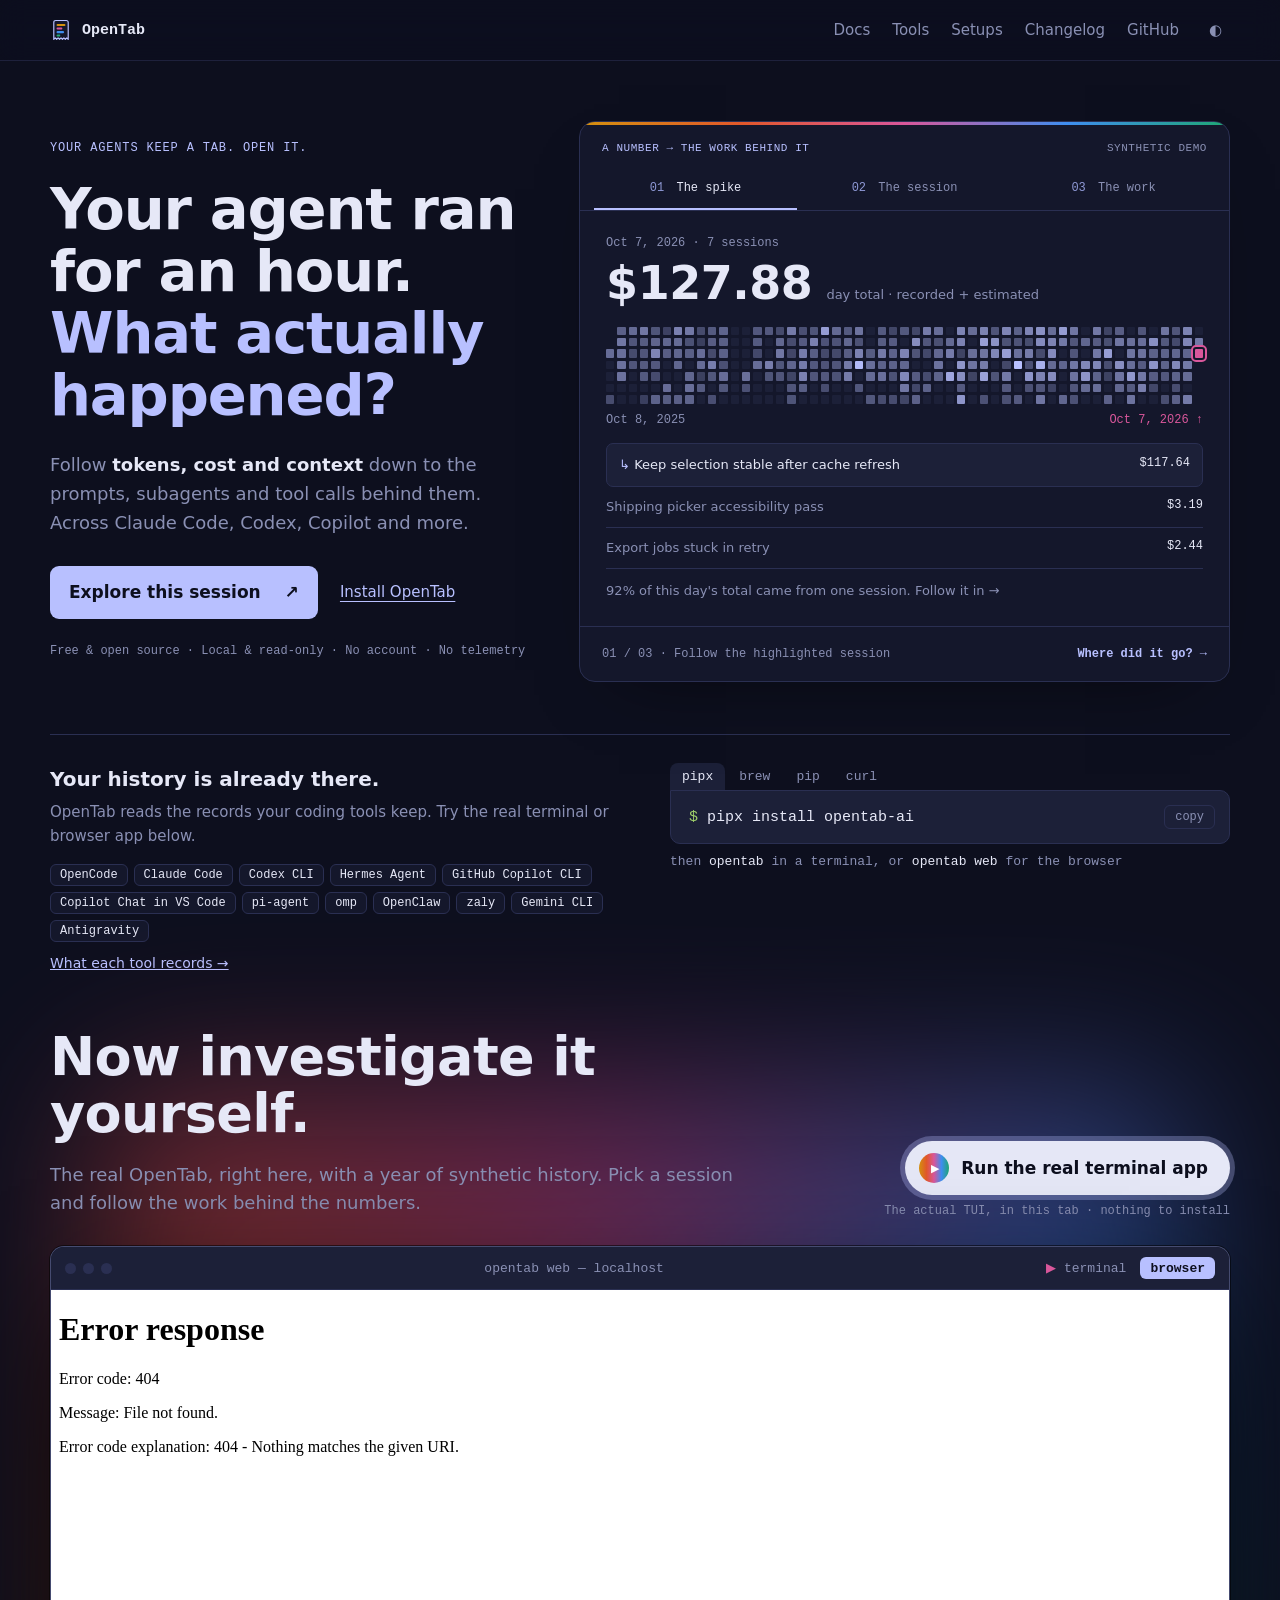
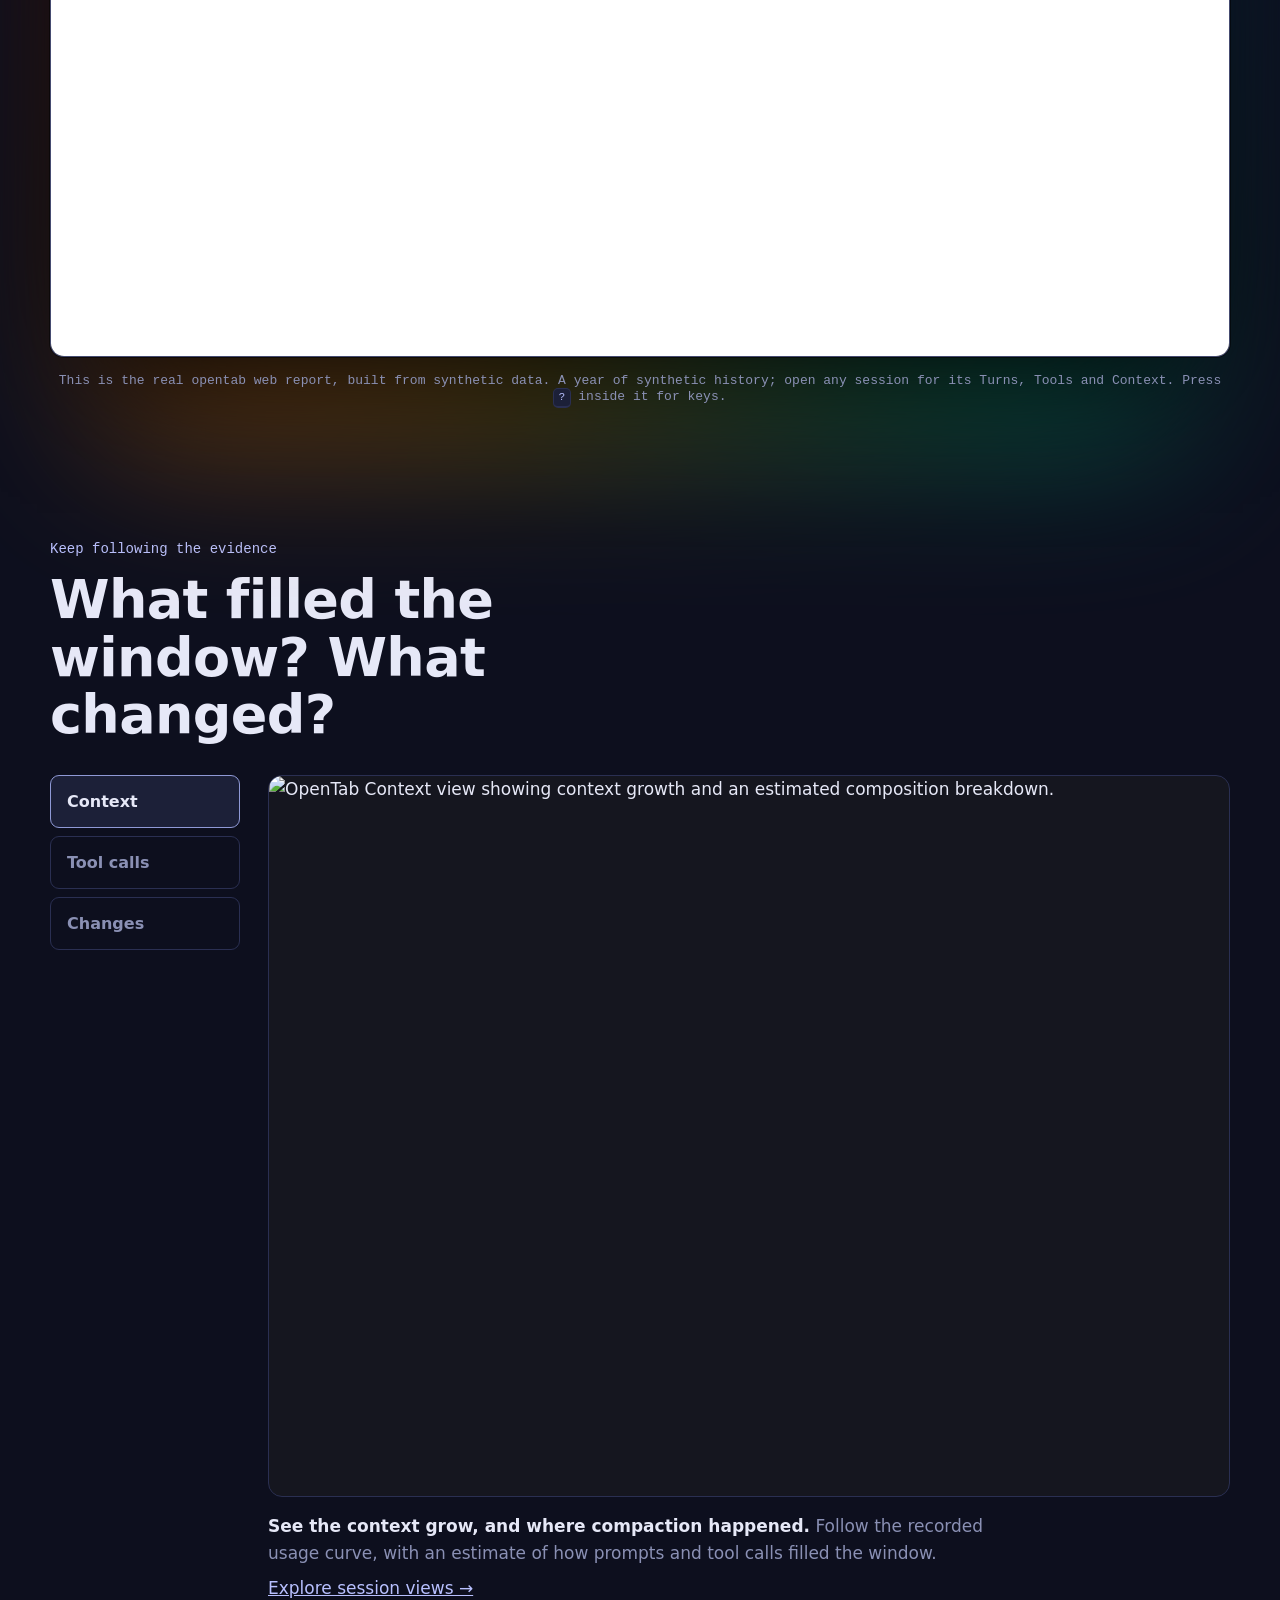
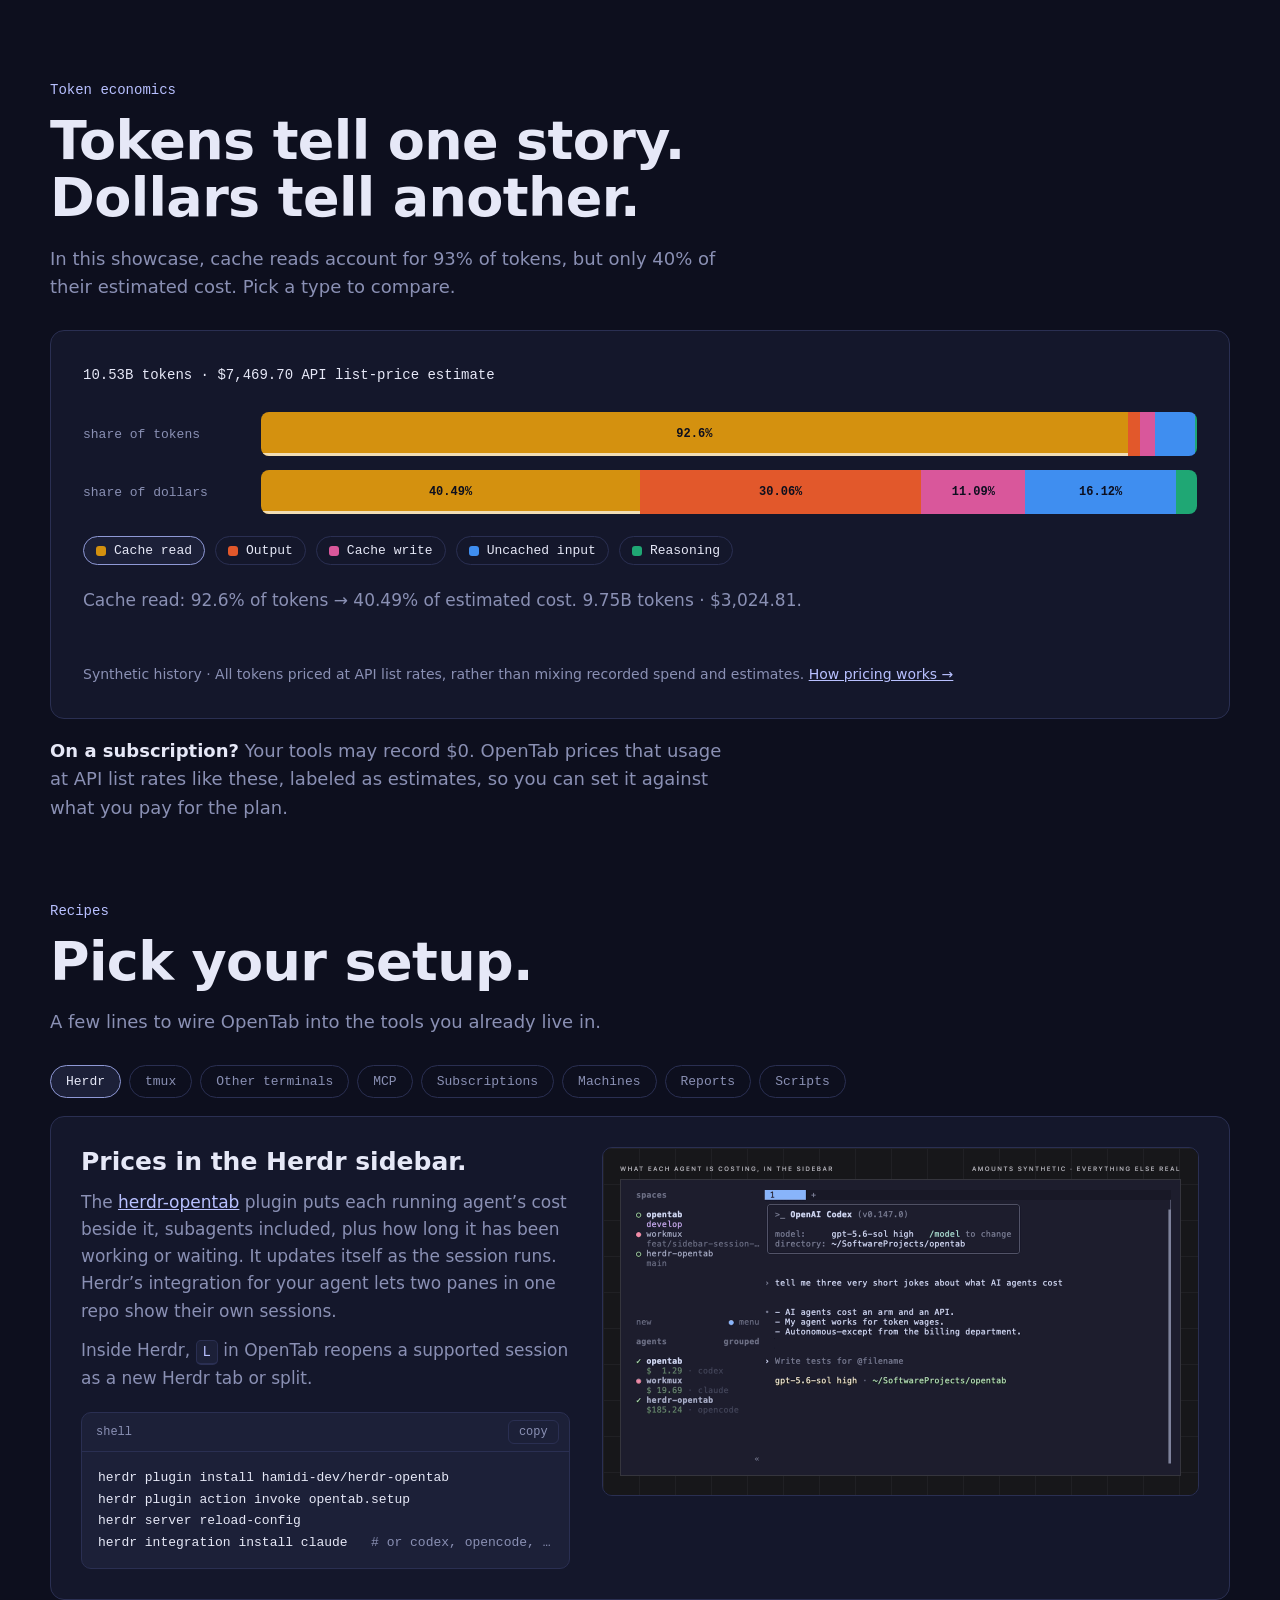
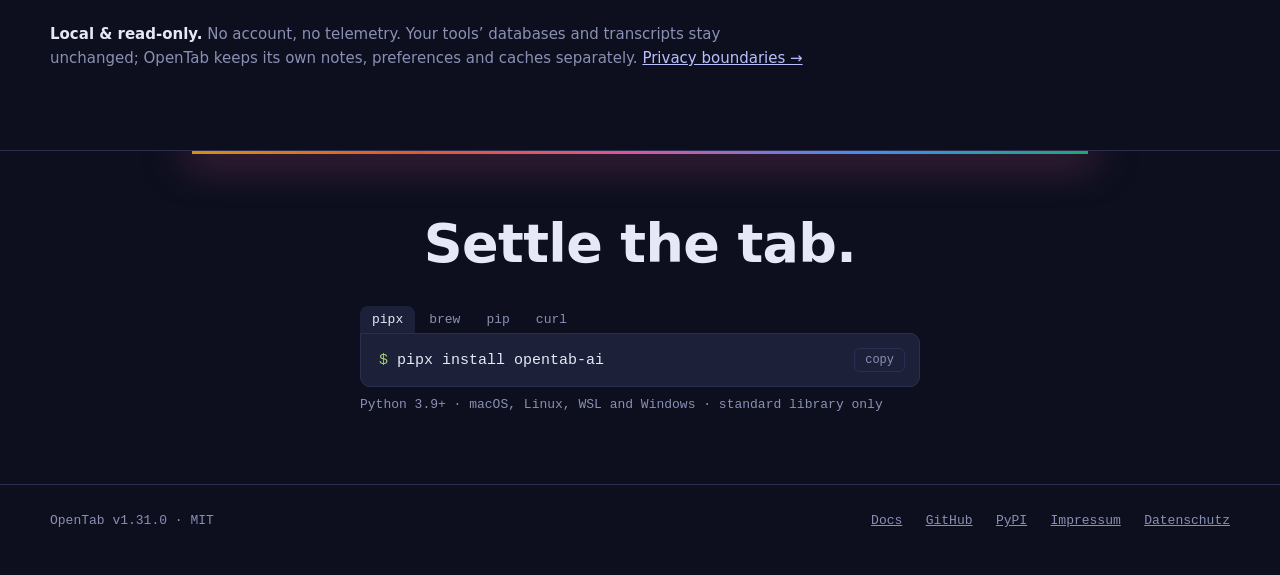
==== commit 9febe750: "feat(site): surface supported tools early and reorder the story" ====
--- a/site/index.html
+++ b/site/index.html
@@ -173,10 +173,14 @@
 .story-bottom p { margin: 0; color: var(--dim); font: 12px var(--mono); }
 .story-next { appearance: none; cursor: pointer; background: none; border: 0; color: var(--lav); font: 600 12px var(--mono); padding: 4px 0; text-decoration: none; }
 .story-loading { padding: 60px 26px; color: var(--dim); }
-.hero-install { display: flex; align-items: center; justify-content: space-between; gap: 40px; margin-top: 52px; padding-top: 28px; border-top: 1px solid var(--line); text-align: left; scroll-margin-top: 85px; }
-.hero-install > p { flex: 1; color: var(--dim); font-size: 15px; text-wrap: pretty; }
-.hero-install > p span { display: block; }
-.hero-install > p strong { display: block; font-family: var(--display); color: var(--text); font-size: 20px; margin-bottom: 5px; }
+.hero-install { display: flex; align-items: flex-start; justify-content: space-between; gap: 40px; margin-top: 52px; padding-top: 28px; border-top: 1px solid var(--line); text-align: left; scroll-margin-top: 85px; }
+.install-copy { flex: 1; min-width: 0; }
+.install-copy > p { margin: 0; color: var(--dim); font-size: 15px; text-wrap: pretty; }
+.install-copy > p span { display: block; }
+.tool-strip { display: flex; flex-wrap: wrap; gap: 6px; margin: 16px 0 0; padding: 0; list-style: none; scroll-margin-top: 85px; }
+.tool-strip li { padding: 3px 9px; border: 1px solid var(--line); border-radius: 6px; font: 12px var(--mono); color: var(--text); background: var(--ink-2); }
+.tool-strip-link { display: inline-block; margin-top: 10px; font-size: 14px; }
+.install-copy > p strong { display: block; font-family: var(--display); color: var(--text); font-size: 20px; margin-bottom: 5px; }
 .hero-install .install { margin: 0; }
 .stage { scroll-margin-top: 85px; }
 @media (max-width: 1000px) {
@@ -345,8 +349,6 @@
 .feature-panel figcaption a { display: inline-block; margin-top: 8px; }
 
 /* token economics, interactive */
-.tool-list li { transition: background .25s, color .25s; }
-.tool-list li:hover { background: var(--ink-3); }
 .econ { margin-top: 28px; background: var(--ink-2); border: 1px solid var(--line); border-radius: var(--r); padding: 32px; }
 .econ .row { display: grid; grid-template-columns: 160px 1fr; align-items: center; gap: 18px; margin: 14px 0; }
 .econ .row > span { font: 13px var(--mono); color: var(--dim); }
@@ -366,14 +368,13 @@
 .econ .readout { margin-top: 22px; min-height: 3.4em; color: var(--dim); max-width: 70ch; }
 .econ .readout b { color: var(--text); }
 .econ .totals { margin: 0 0 24px; font: 14px/1.8 var(--mono); color: var(--text); }
+.econ-plan strong { color: var(--text); font-weight: 600; }
 .econ .basis { margin: 18px 0 0; font-size: 14px; color: var(--dim); }
 @media (max-width: 640px) {
   .econ { padding: 20px; }
   .econ .row { grid-template-columns: 1fr; gap: 6px; }
 }
 
-.tool-list { display: grid; grid-template-columns: repeat(4, minmax(0, 1fr)); gap: 1px; background: var(--line); border: 1px solid var(--line); border-radius: var(--r); overflow: hidden; padding: 0; margin: 28px 0 0; list-style: none; }
-.tool-list li { padding: 16px 18px; background: var(--ink-2); font-size: 16px; }
 /* Recipes: one panel per setup. */
 .setup-tabs { display: flex; flex-wrap: wrap; gap: 8px; margin-top: 28px; }
 .setup-tabs button {
@@ -421,7 +422,6 @@
   .feature-views { grid-template-columns: minmax(0, 1fr); gap: 18px; }
   .feature-tabs { grid-template-columns: repeat(3, minmax(0, 1fr)); }
   .feature-tabs button { padding: 12px 7px; text-align: center; font-size: 14px; }
-  .tool-list { grid-template-columns: repeat(2, minmax(0, 1fr)); }
 }
 
 /* closing */
@@ -471,7 +471,7 @@
         <a class="hero-primary" href="report.html#/s/ses_0a9f3c2e71b4d58e6f20c1a7b9" data-story-open>Explore this session <span aria-hidden="true">↗</span></a>
         <a class="hero-secondary" href="#install">Install OpenTab</a>
       </div>
-      <p class="hero-trust">Local &amp; read-only · No account · No telemetry</p>
+      <p class="hero-trust">Free &amp; open source · Local &amp; read-only · No account · No telemetry</p>
     </div>
     <div class="investigation" aria-label="Follow a session from cost to recorded work" data-story>
       <div class="story-topline"><span>A number → the work behind it</span><span>Synthetic demo</span></div>
@@ -488,7 +488,14 @@
     </div>
   </div>
   <div class="wrap hero-install" id="install">
-    <p><strong>Your history is already there.</strong><span>OpenTab reads the records your coding tools keep.</span><span>Try the real terminal or browser app below.</span></p>
+    <div class="install-copy">
+      <p><strong>Your history is already there.</strong><span>OpenTab reads the records your coding tools keep. Try the real terminal or browser app below.</span></p>
+      <ul class="tool-strip" id="tools" aria-label="Supported tools">
+        <li>OpenCode</li><li>Claude Code</li><li>Codex CLI</li><li>Hermes Agent</li><li>GitHub Copilot CLI</li><li>Copilot Chat in VS Code</li>
+        <li>pi-agent</li><li>omp</li><li>OpenClaw</li><li>zaly</li><li>Gemini CLI</li><li>Antigravity</li>
+      </ul>
+      <a class="tool-strip-link" href="docs/#/sources">What each tool records →</a>
+    </div>
     <div class="install" data-install>
       <div class="tabs" role="tablist">
         <button role="tab" aria-selected="true" data-cmd="pipx install opentab-ai">pipx</button>
@@ -541,6 +548,29 @@
 </header>
 
 <main>
+<section class="block wrap" id="drill">
+  <p class="kicker">Keep following the evidence</p>
+  <h2>What filled the window? What changed?</h2>
+  <div class="feature-views" data-feature-views>
+    <div class="feature-tabs" role="tablist" aria-label="Session views" aria-orientation="vertical">
+      <button id="view-context" type="button" role="tab" aria-selected="true" aria-controls="panel-context" tabindex="0">Context</button>
+      <button id="view-tools" type="button" role="tab" aria-selected="false" aria-controls="panel-tools" tabindex="-1">Tool calls</button>
+      <button id="view-changes" type="button" role="tab" aria-selected="false" aria-controls="panel-changes" tabindex="-1">Changes</button>
+    </div>
+    <div>
+      <div class="feature-panel" id="panel-context" role="tabpanel" aria-labelledby="view-context" tabindex="0">
+        <figure><img src="media/context-tab.png" loading="lazy" alt="OpenTab Context view showing context growth and an estimated composition breakdown."><figcaption><strong>See the context grow, and where compaction happened.</strong> Follow the recorded usage curve, with an estimate of how prompts and tool calls filled the window.<br><a href="docs/#/sessions">Explore session views →</a></figcaption></figure>
+      </div>
+      <div class="feature-panel" id="panel-tools" role="tabpanel" aria-labelledby="view-tools" tabindex="0" hidden>
+        <figure><img src="media/tool-call-explorer.png" loading="lazy" alt="OpenTab tool-call explorer showing recorded calls and their results within a session."><figcaption><strong>Read what the agent actually called.</strong> Follow a turn into recorded tool arguments and results instead of guessing from the total. Detail depends on what the harness saved.<br><a href="docs/#/sessions">Explore session views →</a></figcaption></figure>
+      </div>
+      <div class="feature-panel" id="panel-changes" role="tabpanel" aria-labelledby="view-changes" tabindex="0" hidden>
+        <figure><img src="media/changes-side-by-side.png" loading="lazy" alt="OpenTab Changes view showing a recorded file edit as a side-by-side diff."><figcaption><strong>Connect the session to its recorded edits.</strong> Inspect side-by-side file diffs in the terminal for OpenCode and GitHub Copilot sessions.<br><a href="docs/#/changes">What Changes captures →</a></figcaption></figure>
+      </div>
+    </div>
+  </div>
+</section>
+
 <section class="block wrap" id="economics">
   <p class="kicker">Token economics</p>
   <h2>Tokens tell one story. Dollars tell another.</h2>
@@ -556,41 +586,7 @@
     </div>
     <p class="basis">Synthetic history · All tokens priced at API list rates, rather than mixing recorded spend and estimates. <a href="docs/#/pricing">How pricing works →</a></p>
   </div>
-</section>
-
-<section class="block wrap" id="drill">
-  <p class="kicker">Keep following the evidence</p>
-  <h2>What filled the window? What changed?</h2>
-  <div class="feature-views" data-feature-views>
-    <div class="feature-tabs" role="tablist" aria-label="Session views" aria-orientation="vertical">
-      <button id="view-context" type="button" role="tab" aria-selected="true" aria-controls="panel-context" tabindex="0">Context</button>
-      <button id="view-tools" type="button" role="tab" aria-selected="false" aria-controls="panel-tools" tabindex="-1">Tool calls</button>
-      <button id="view-changes" type="button" role="tab" aria-selected="false" aria-controls="panel-changes" tabindex="-1">Changes</button>
-    </div>
-    <div>
-      <div class="feature-panel" id="panel-context" role="tabpanel" aria-labelledby="view-context" tabindex="0">
-        <figure><img src="media/context-tab.png" loading="lazy" alt="OpenTab Context view showing context growth and an estimated composition breakdown."><figcaption><strong>See the context grow, and where compaction happened.</strong> Follow the recorded usage curve, with an estimate of how prompts and tool calls filled the window.<br><a href="docs/#/sessions">Explore session views →</a></figcaption></figure>
-      </div>
-      <div class="feature-panel" id="panel-tools" role="tabpanel" aria-labelledby="view-tools" tabindex="0" hidden>
-        <figure><img src="media/tool-call-explorer.png" loading="lazy" alt="OpenTab tool-call explorer showing recorded calls and their results within a session."><figcaption><strong>Read what the agent actually called.</strong> Follow a turn into recorded tool arguments and results instead of guessing from the total. Detail depends on what the harness saved.<br><a href="docs/#/sessions">Explore session views →</a></figcaption></figure>
-      </div>
-      <div class="feature-panel" id="panel-changes" role="tabpanel" aria-labelledby="view-changes" tabindex="0" hidden>
-        <figure><img src="media/changes-side-by-side.png" loading="lazy" alt="OpenTab Changes view showing a recorded file edit as a side-by-side diff."><figcaption><strong>Connect the session to its recorded edits.</strong> Inspect side-by-side file diffs in the terminal for OpenCode and GitHub Copilot sessions.<br><a href="docs/#/changes">What Changes captures →</a></figcaption></figure>
-      </div>
-    </div>
-  </div>
-</section>
-
-<section class="block wrap" id="tools">
-  <p class="kicker">Across your coding tools</p>
-  <h2>Reads the tools you already use.</h2>
-  <p class="sub">OpenTab finds their local records on its own and opens them read-only. What you can drill into depends on what each tool writes down.</p>
-  <ul class="tool-list">
-    <li>OpenCode</li><li>Claude Code</li><li>Codex CLI</li><li>Hermes Agent</li>
-    <li>GitHub Copilot CLI</li><li>Copilot Chat in VS Code</li><li>pi-agent</li><li>omp</li>
-    <li>OpenClaw</li><li>zaly</li><li>Gemini CLI</li><li>Antigravity</li>
-  </ul>
-  <p class="sub"><a href="docs/#/sources">See which details each harness provides →</a></p>
+  <p class="sub econ-plan"><strong>On a subscription?</strong> Your tools may record $0. OpenTab prices that usage at API list rates like these, labeled as estimates, so you can set it against what you pay for the plan.</p>
 </section>
 
 <section class="block wrap" id="setups">
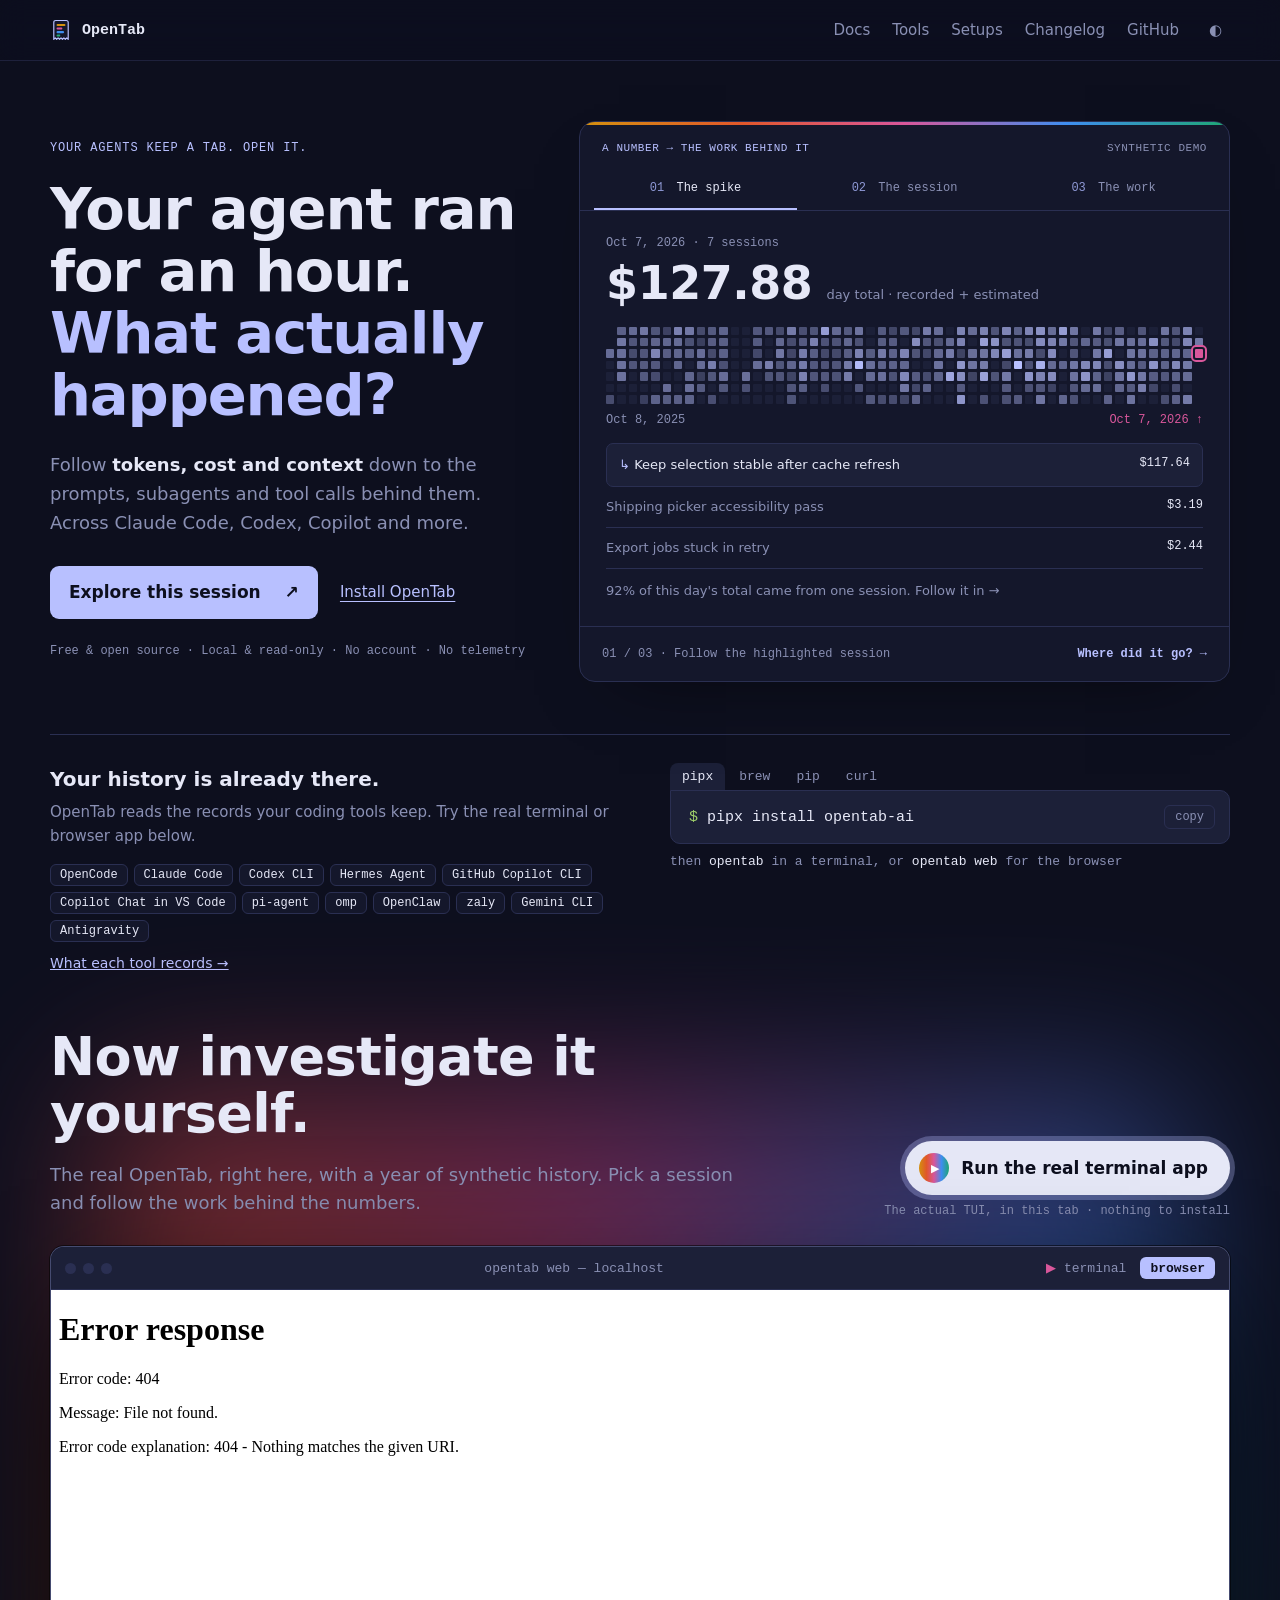
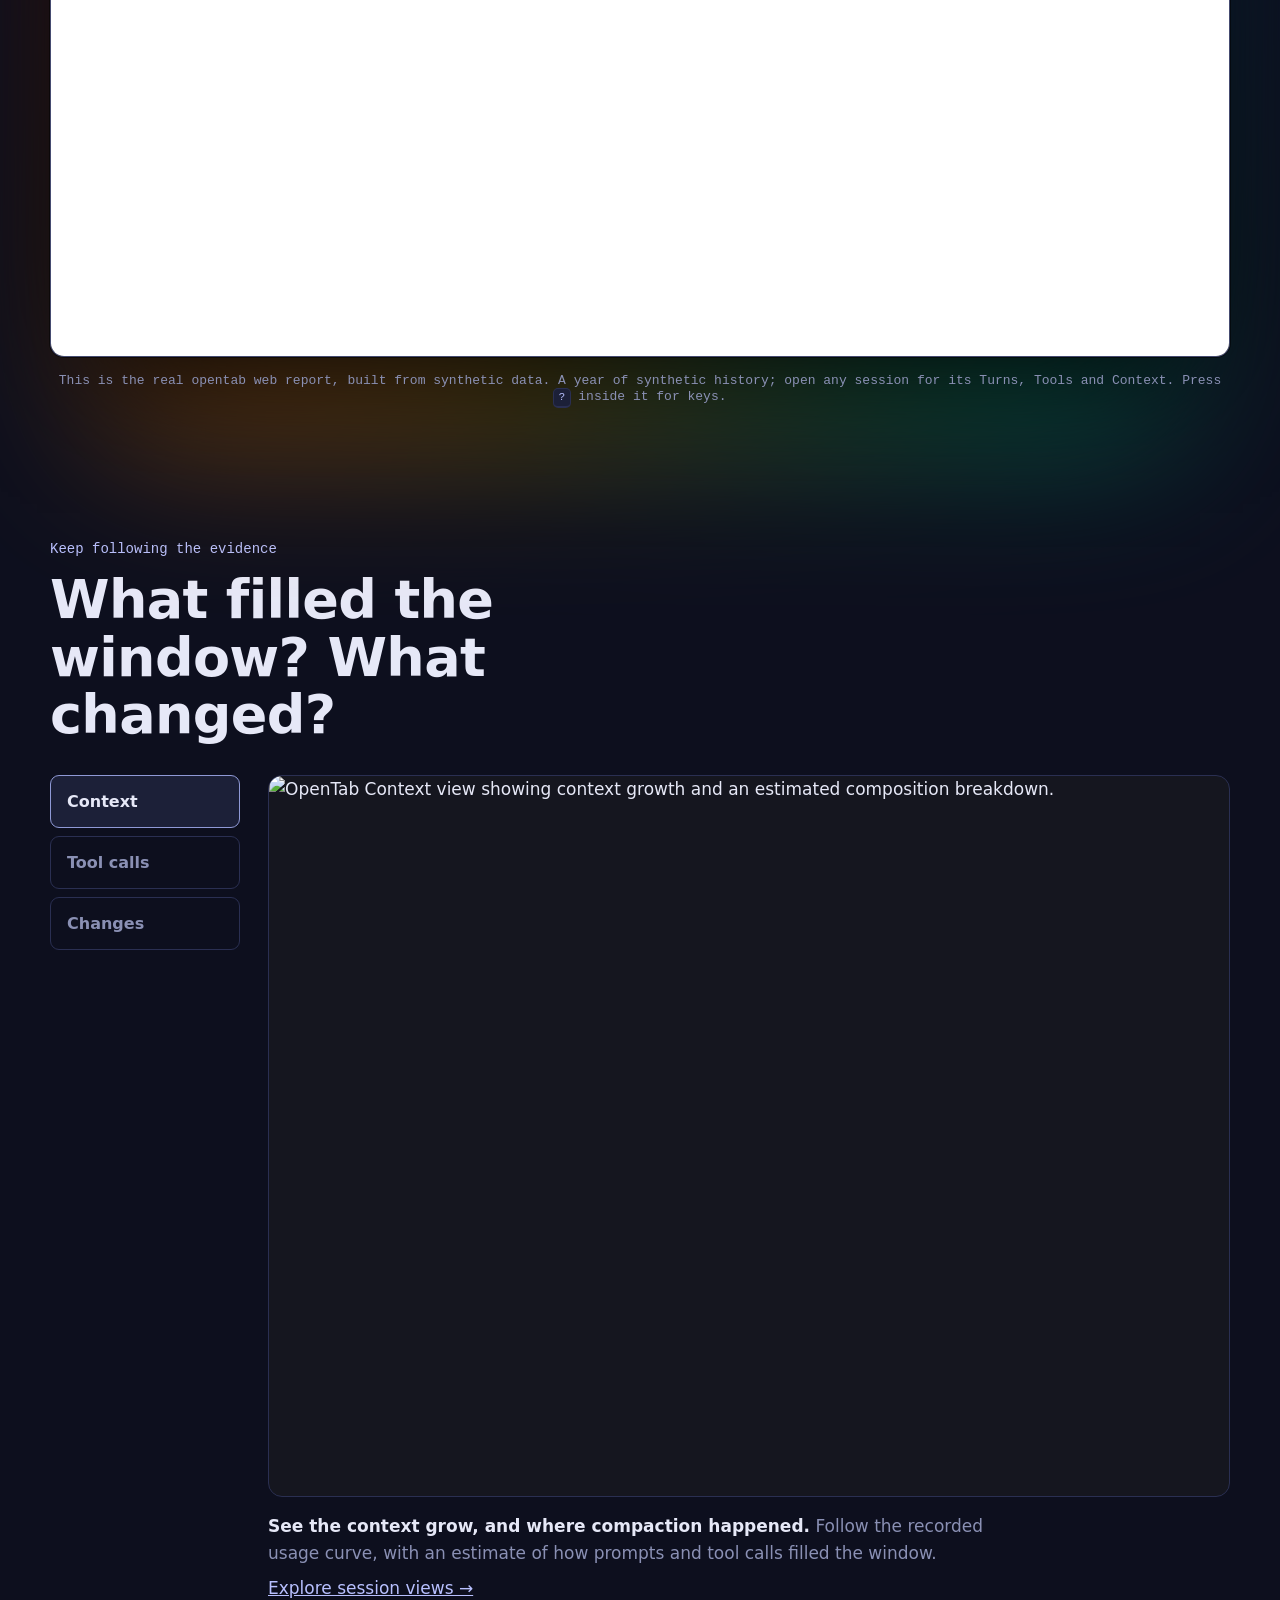
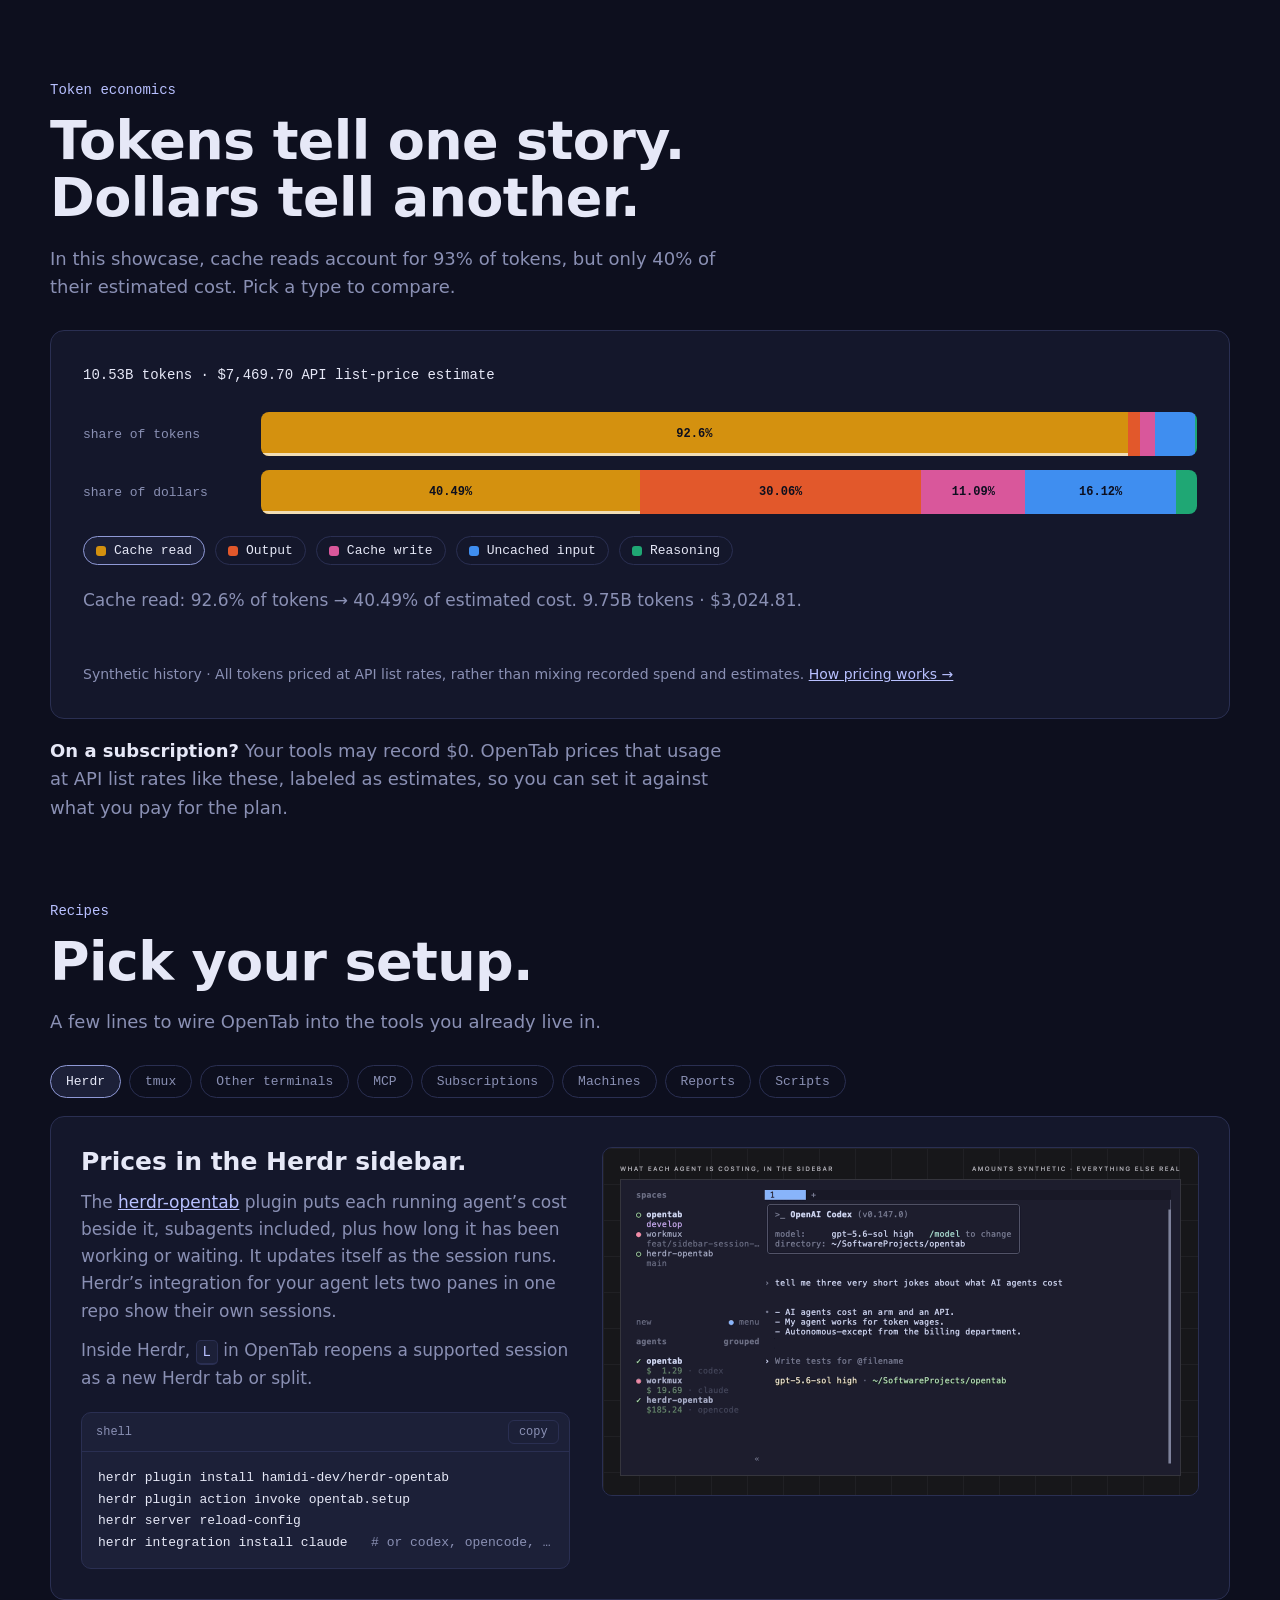
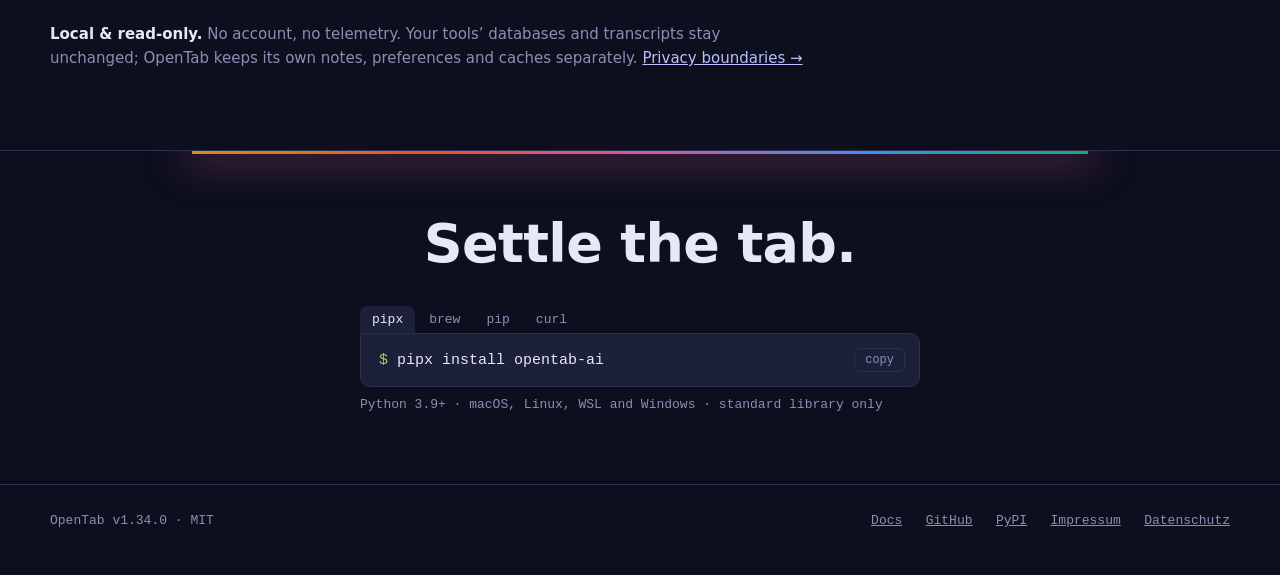
==== commit 598462a9: "fix(site): stamp the footer version from the package" ====
--- a/site/index.html
+++ b/site/index.html
@@ -760,7 +760,7 @@
 
 <footer>
   <div class="wrap">
-    <span>OpenTab v1.31.0 · MIT</span>
+    <span>OpenTab v1.34.0 · MIT</span>
     <span><a href="docs/">Docs</a> &nbsp; <a href="https://github.com/hamidi-dev/opentab">GitHub</a> &nbsp; <a href="https://pypi.org/project/opentab-ai/">PyPI</a> &nbsp; <a href="impressum/">Impressum</a> &nbsp; <a href="datenschutz/">Datenschutz</a></span>
   </div>
 </footer>
